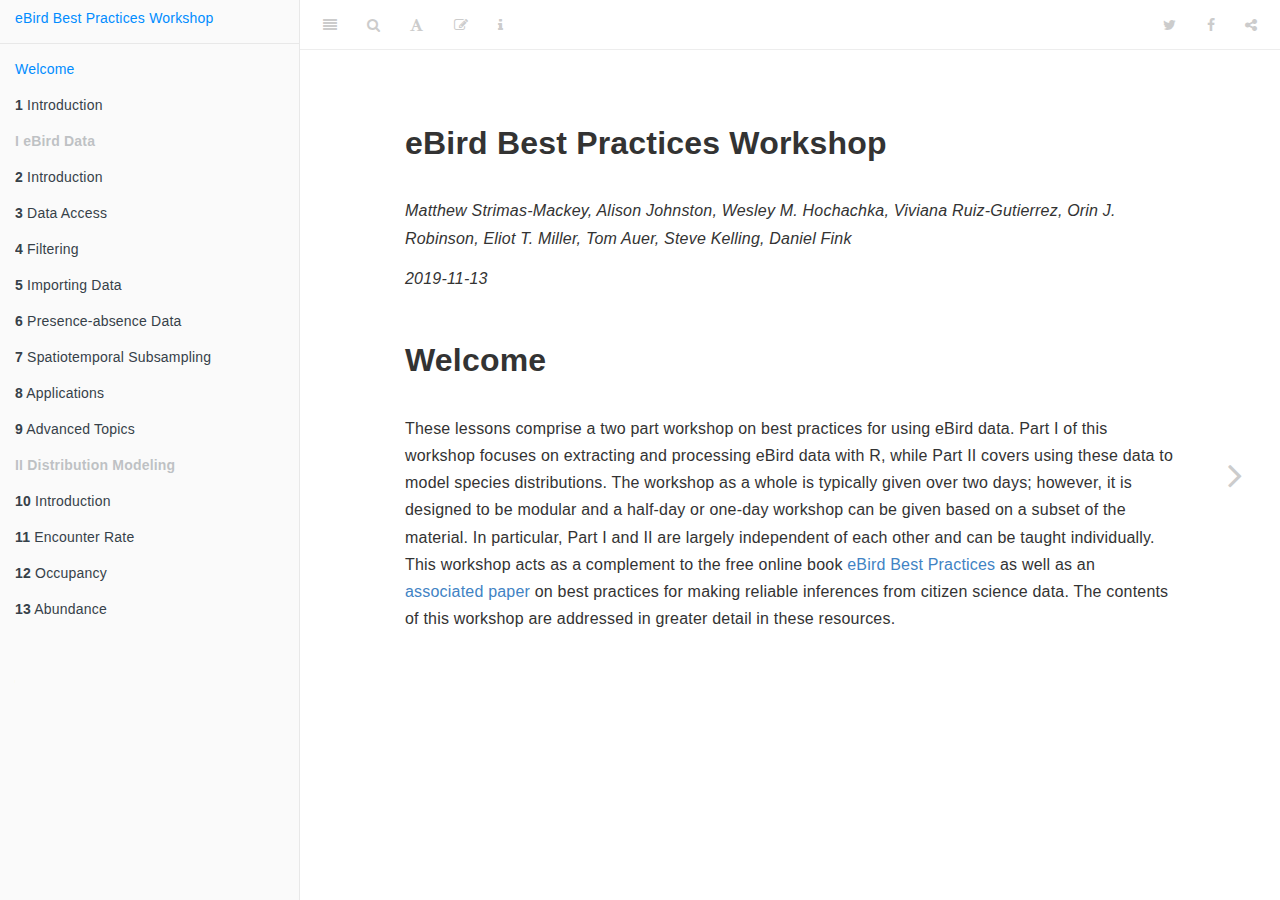
==== docs/index.html @ 3b7bcf2e "Initial commit" ====
<!DOCTYPE html>
<html xmlns="http://www.w3.org/1999/xhtml" lang="" xml:lang="">
<head>

  <meta charset="utf-8" />
  <meta http-equiv="X-UA-Compatible" content="IE=edge" />
  <title>eBird Best Practices Workshop</title>
  <meta name="description" content="Best practices for using eBird data to estimate species distributions" />
  <meta name="generator" content="bookdown 0.13.2 and GitBook 2.6.7" />

  <meta property="og:title" content="eBird Best Practices Workshop" />
  <meta property="og:type" content="book" />
  
  
  <meta property="og:description" content="Best practices for using eBird data to estimate species distributions" />
  <meta name="github-repo" content="mstrimas/ebp-workshop" />

  <meta name="twitter:card" content="summary" />
  <meta name="twitter:title" content="eBird Best Practices Workshop" />
  
  <meta name="twitter:description" content="Best practices for using eBird data to estimate species distributions" />
  

<meta name="author" content="Matthew Strimas-Mackey, Alison Johnston, Wesley M. Hochachka, Viviana Ruiz-Gutierrez, Orin J. Robinson, Eliot T. Miller, Tom Auer, Steve Kelling, Daniel Fink" />


<meta name="date" content="2019-11-13" />

  <meta name="viewport" content="width=device-width, initial-scale=1" />
  <meta name="apple-mobile-web-app-capable" content="yes" />
  <meta name="apple-mobile-web-app-status-bar-style" content="black" />
  
  

<link rel="next" href="intro.html"/>
<script src="libs/jquery-2.2.3/jquery.min.js"></script>
<link href="libs/gitbook-2.6.7/css/style.css" rel="stylesheet" />
<link href="libs/gitbook-2.6.7/css/plugin-table.css" rel="stylesheet" />
<link href="libs/gitbook-2.6.7/css/plugin-bookdown.css" rel="stylesheet" />
<link href="libs/gitbook-2.6.7/css/plugin-highlight.css" rel="stylesheet" />
<link href="libs/gitbook-2.6.7/css/plugin-search.css" rel="stylesheet" />
<link href="libs/gitbook-2.6.7/css/plugin-fontsettings.css" rel="stylesheet" />
<link href="libs/gitbook-2.6.7/css/plugin-clipboard.css" rel="stylesheet" />









<script src="libs/kePrint-0.0.1/kePrint.js"></script>


<style type="text/css">
a.sourceLine { display: inline-block; line-height: 1.25; }
a.sourceLine { pointer-events: none; color: inherit; text-decoration: inherit; }
a.sourceLine:empty { height: 1.2em; }
.sourceCode { overflow: visible; }
code.sourceCode { white-space: pre; position: relative; }
pre.sourceCode { margin: 0; }
@media screen {
div.sourceCode { overflow: auto; }
}
@media print {
code.sourceCode { white-space: pre-wrap; }
a.sourceLine { text-indent: -1em; padding-left: 1em; }
}
pre.numberSource a.sourceLine
  { position: relative; left: -4em; }
pre.numberSource a.sourceLine::before
  { content: attr(data-line-number);
    position: relative; left: -1em; text-align: right; vertical-align: baseline;
    border: none; pointer-events: all; display: inline-block;
    -webkit-touch-callout: none; -webkit-user-select: none;
    -khtml-user-select: none; -moz-user-select: none;
    -ms-user-select: none; user-select: none;
    padding: 0 4px; width: 4em;
    color: #aaaaaa;
  }
pre.numberSource { margin-left: 3em; border-left: 1px solid #aaaaaa;  padding-left: 4px; }
div.sourceCode
  {  }
@media screen {
a.sourceLine::before { text-decoration: underline; }
}
code span.al { color: #ff0000; font-weight: bold; } /* Alert */
code span.an { color: #60a0b0; font-weight: bold; font-style: italic; } /* Annotation */
code span.at { color: #7d9029; } /* Attribute */
code span.bn { color: #40a070; } /* BaseN */
code span.bu { } /* BuiltIn */
code span.cf { color: #007020; font-weight: bold; } /* ControlFlow */
code span.ch { color: #4070a0; } /* Char */
code span.cn { color: #880000; } /* Constant */
code span.co { color: #60a0b0; font-style: italic; } /* Comment */
code span.cv { color: #60a0b0; font-weight: bold; font-style: italic; } /* CommentVar */
code span.do { color: #ba2121; font-style: italic; } /* Documentation */
code span.dt { color: #902000; } /* DataType */
code span.dv { color: #40a070; } /* DecVal */
code span.er { color: #ff0000; font-weight: bold; } /* Error */
code span.ex { } /* Extension */
code span.fl { color: #40a070; } /* Float */
code span.fu { color: #06287e; } /* Function */
code span.im { } /* Import */
code span.in { color: #60a0b0; font-weight: bold; font-style: italic; } /* Information */
code span.kw { color: #007020; font-weight: bold; } /* Keyword */
code span.op { color: #666666; } /* Operator */
code span.ot { color: #007020; } /* Other */
code span.pp { color: #bc7a00; } /* Preprocessor */
code span.sc { color: #4070a0; } /* SpecialChar */
code span.ss { color: #bb6688; } /* SpecialString */
code span.st { color: #4070a0; } /* String */
code span.va { color: #19177c; } /* Variable */
code span.vs { color: #4070a0; } /* VerbatimString */
code span.wa { color: #60a0b0; font-weight: bold; font-style: italic; } /* Warning */
</style>

<link rel="stylesheet" href="assets/css/style.css" type="text/css" />
</head>

<body>



  <div class="book without-animation with-summary font-size-2 font-family-1" data-basepath=".">

    <div class="book-summary">
      <nav role="navigation">

<ul class="summary">
<li><a href="./">eBird Best Practices Workshop</a></li>

<li class="divider"></li>
<li class="chapter" data-level="" data-path="index.html"><a href="index.html"><i class="fa fa-check"></i>Welcome</a></li>
<li class="chapter" data-level="1" data-path="intro.html"><a href="intro.html"><i class="fa fa-check"></i><b>1</b> Introduction</a><ul>
<li class="chapter" data-level="1.1" data-path="intro.html"><a href="intro.html#intro-data"><i class="fa fa-check"></i><b>1.1</b> Data</a></li>
<li class="chapter" data-level="1.2" data-path="intro.html"><a href="intro.html#intro-format"><i class="fa fa-check"></i><b>1.2</b> Format</a></li>
<li class="chapter" data-level="1.3" data-path="intro.html"><a href="intro.html#intro-setup"><i class="fa fa-check"></i><b>1.3</b> Setup</a></li>
<li class="chapter" data-level="1.4" data-path="intro.html"><a href="intro.html#intro-tidyverse"><i class="fa fa-check"></i><b>1.4</b> Tidyverse</a></li>
</ul></li>
<li class="part"><span><b>I eBird Data</b></span></li>
<li class="chapter" data-level="2" data-path="ebird-intro.html"><a href="ebird-intro.html"><i class="fa fa-check"></i><b>2</b> Introduction</a><ul>
<li class="chapter" data-level="2.1" data-path="ebird-intro.html"><a href="ebird-intro.html#the-auk-workflow"><i class="fa fa-check"></i><b>2.1</b> The <code>auk</code> workflow</a></li>
</ul></li>
<li class="chapter" data-level="3" data-path="access.html"><a href="access.html"><i class="fa fa-check"></i><b>3</b> Data Access</a></li>
<li class="chapter" data-level="4" data-path="filter.html"><a href="filter.html"><i class="fa fa-check"></i><b>4</b> Filtering</a><ul>
<li class="chapter" data-level="4.1" data-path="filter.html"><a href="filter.html#filter-define"><i class="fa fa-check"></i><b>4.1</b> Defining filters</a><ul>
<li class="chapter" data-level="4.1.1" data-path="filter.html"><a href="filter.html#filter-define-complete"><i class="fa fa-check"></i><b>4.1.1</b> Complete checklists</a></li>
</ul></li>
<li class="chapter" data-level="4.2" data-path="filter.html"><a href="filter.html#filter-execute"><i class="fa fa-check"></i><b>4.2</b> Execute filters</a></li>
</ul></li>
<li class="chapter" data-level="5" data-path="import.html"><a href="import.html"><i class="fa fa-check"></i><b>5</b> Importing Data</a><ul>
<li class="chapter" data-level="5.1" data-path="import.html"><a href="import.html#import-group"><i class="fa fa-check"></i><b>5.1</b> Group checklists</a></li>
<li class="chapter" data-level="5.2" data-path="import.html"><a href="import.html#import-taxonomy"><i class="fa fa-check"></i><b>5.2</b> Taxonomy</a></li>
</ul></li>
<li class="chapter" data-level="6" data-path="presabs.html"><a href="presabs.html"><i class="fa fa-check"></i><b>6</b> Presence-absence Data</a><ul>
<li class="chapter" data-level="6.1" data-path="presabs.html"><a href="presabs.html#presabs-filter"><i class="fa fa-check"></i><b>6.1</b> Filtering</a></li>
<li class="chapter" data-level="6.2" data-path="presabs.html"><a href="presabs.html#presabs-zerofill"><i class="fa fa-check"></i><b>6.2</b> Zero-filling</a></li>
<li class="chapter" data-level="6.3" data-path="presabs.html"><a href="presabs.html#presabs-tidy"><i class="fa fa-check"></i><b>6.3</b> Tidying up</a></li>
</ul></li>
<li class="chapter" data-level="7" data-path="subsampling.html"><a href="subsampling.html"><i class="fa fa-check"></i><b>7</b> Spatiotemporal Subsampling</a><ul>
<li class="chapter" data-level="7.1" data-path="subsampling.html"><a href="subsampling.html#subsampling-toy"><i class="fa fa-check"></i><b>7.1</b> A toy example</a></li>
<li class="chapter" data-level="7.2" data-path="subsampling.html"><a href="subsampling.html#subsampling-ebird"><i class="fa fa-check"></i><b>7.2</b> Subsampling eBird data</a></li>
</ul></li>
<li class="chapter" data-level="8" data-path="applications.html"><a href="applications.html"><i class="fa fa-check"></i><b>8</b> Applications</a><ul>
<li class="chapter" data-level="8.1" data-path="applications.html"><a href="applications.html#applications-trajectory"><i class="fa fa-check"></i><b>8.1</b> Frequency trajectories</a></li>
<li class="chapter" data-level="8.2" data-path="applications.html"><a href="applications.html#applications-maps"><i class="fa fa-check"></i><b>8.2</b> Maps</a></li>
</ul></li>
<li class="chapter" data-level="9" data-path="advanced.html"><a href="advanced.html"><i class="fa fa-check"></i><b>9</b> Advanced Topics</a><ul>
<li class="chapter" data-level="9.1" data-path="advanced.html"><a href="advanced.html#advanced-unmarked"><i class="fa fa-check"></i><b>9.1</b> Preparing for occupancy modeling</a></li>
<li class="chapter" data-level="9.2" data-path="advanced.html"><a href="advanced.html#advanced-modis"><i class="fa fa-check"></i><b>9.2</b> Land cover covariates</a></li>
<li class="chapter" data-level="9.3" data-path="advanced.html"><a href="advanced.html#advanced-custom"><i class="fa fa-check"></i><b>9.3</b> Custom downloads</a></li>
<li class="chapter" data-level="9.4" data-path="advanced.html"><a href="advanced.html#advanced-size"><i class="fa fa-check"></i><b>9.4</b> Reducing file size</a><ul>
<li class="chapter" data-level="9.4.1" data-path="advanced.html"><a href="advanced.html#advanced-size-strict"><i class="fa fa-check"></i><b>9.4.1</b> Stricter filtering</a></li>
<li class="chapter" data-level="9.4.2" data-path="advanced.html"><a href="advanced.html#advanced-size-columns"><i class="fa fa-check"></i><b>9.4.2</b> Removing columns</a></li>
<li class="chapter" data-level="9.4.3" data-path="advanced.html"><a href="advanced.html#advanced-size-split"><i class="fa fa-check"></i><b>9.4.3</b> Splitting by species</a></li>
</ul></li>
</ul></li>
<li class="part"><span><b>II Distribution Modeling</b></span></li>
<li class="chapter" data-level="10" data-path="model-intro.html"><a href="model-intro.html"><i class="fa fa-check"></i><b>10</b> Introduction</a><ul>
<li class="chapter" data-level="10.1" data-path="model-intro.html"><a href="model-intro.html#model-intro-data"><i class="fa fa-check"></i><b>10.1</b> Example data</a></li>
</ul></li>
<li class="chapter" data-level="11" data-path="encounter.html"><a href="encounter.html"><i class="fa fa-check"></i><b>11</b> Encounter Rate</a><ul>
<li class="chapter" data-level="11.1" data-path="encounter.html"><a href="encounter.html#encounter-prep"><i class="fa fa-check"></i><b>11.1</b> Data preparation</a></li>
<li class="chapter" data-level="11.2" data-path="encounter.html"><a href="encounter.html#encounter-rf"><i class="fa fa-check"></i><b>11.2</b> Random forests</a><ul>
<li class="chapter" data-level="11.2.1" data-path="encounter.html"><a href="encounter.html#encounter-rf-cal"><i class="fa fa-check"></i><b>11.2.1</b> Calibration</a></li>
<li class="chapter" data-level="11.2.2" data-path="encounter.html"><a href="encounter.html#encounter-rf-assess"><i class="fa fa-check"></i><b>11.2.2</b> Model assessment</a></li>
</ul></li>
<li class="chapter" data-level="11.3" data-path="encounter.html"><a href="encounter.html#encounter-habitat"><i class="fa fa-check"></i><b>11.3</b> Habitat associations</a><ul>
<li class="chapter" data-level="11.3.1" data-path="encounter.html"><a href="encounter.html#encounter-habitat-pi"><i class="fa fa-check"></i><b>11.3.1</b> Predictor importance</a></li>
<li class="chapter" data-level="11.3.2" data-path="encounter.html"><a href="encounter.html#encounter-habitat-pd"><i class="fa fa-check"></i><b>11.3.2</b> Partial dependence</a></li>
</ul></li>
<li class="chapter" data-level="11.4" data-path="encounter.html"><a href="encounter.html#encounter-predict"><i class="fa fa-check"></i><b>11.4</b> Prediction</a></li>
<li class="chapter" data-level="11.5" data-path="encounter.html"><a href="encounter.html#encouter-exercises"><i class="fa fa-check"></i><b>11.5</b> Exercises</a></li>
</ul></li>
<li class="chapter" data-level="12" data-path="occupancy.html"><a href="occupancy.html"><i class="fa fa-check"></i><b>12</b> Occupancy</a><ul>
<li class="chapter" data-level="12.1" data-path="occupancy.html"><a href="occupancy.html#occupancy-prep"><i class="fa fa-check"></i><b>12.1</b> Data preparation</a></li>
<li class="chapter" data-level="12.2" data-path="occupancy.html"><a href="occupancy.html#occupancy-model"><i class="fa fa-check"></i><b>12.2</b> Occupancy modeling</a><ul>
<li class="chapter" data-level="12.2.1" data-path="occupancy.html"><a href="occupancy.html#occupancy-model-assess"><i class="fa fa-check"></i><b>12.2.1</b> Assessment</a></li>
</ul></li>
<li class="chapter" data-level="12.3" data-path="occupancy.html"><a href="occupancy.html#occupancy-predict"><i class="fa fa-check"></i><b>12.3</b> Prediction</a></li>
<li class="chapter" data-level="12.4" data-path="occupancy.html"><a href="occupancy.html#occupancy-select"><i class="fa fa-check"></i><b>12.4</b> Model selection</a><ul>
<li class="chapter" data-level="12.4.1" data-path="occupancy.html"><a href="occupancy.html#occupancy-select-detection"><i class="fa fa-check"></i><b>12.4.1</b> Detection model</a></li>
</ul></li>
<li class="chapter" data-level="12.5" data-path="occupancy.html"><a href="occupancy.html#occupancy-exercises"><i class="fa fa-check"></i><b>12.5</b> Exercises</a></li>
</ul></li>
<li class="chapter" data-level="13" data-path="abundance.html"><a href="abundance.html"><i class="fa fa-check"></i><b>13</b> Abundance</a><ul>
<li class="chapter" data-level="13.1" data-path="abundance.html"><a href="abundance.html#abundance-prep"><i class="fa fa-check"></i><b>13.1</b> Data preparation</a></li>
<li class="chapter" data-level="13.2" data-path="abundance.html"><a href="abundance.html#abundance-explore"><i class="fa fa-check"></i><b>13.2</b> Exploratory data analysis</a></li>
<li class="chapter" data-level="13.3" data-path="abundance.html"><a href="abundance.html#abundance-model"><i class="fa fa-check"></i><b>13.3</b> Abundance models</a></li>
<li class="chapter" data-level="13.4" data-path="abundance.html"><a href="abundance.html#abundance-assess"><i class="fa fa-check"></i><b>13.4</b> Asssessment</a><ul>
<li class="chapter" data-level="13.4.1" data-path="abundance.html"><a href="abundance.html#abundance-assess-cov"><i class="fa fa-check"></i><b>13.4.1</b> Assessing covariate effects</a></li>
</ul></li>
<li class="chapter" data-level="13.5" data-path="abundance.html"><a href="abundance.html#abundance-predict"><i class="fa fa-check"></i><b>13.5</b> Prediction</a></li>
<li class="chapter" data-level="13.6" data-path="abundance.html"><a href="abundance.html#abundance-exercises"><i class="fa fa-check"></i><b>13.6</b> Exercises</a></li>
</ul></li>
</ul>

      </nav>
    </div>

    <div class="book-body">
      <div class="body-inner">
        <div class="book-header" role="navigation">
          <h1>
            <i class="fa fa-circle-o-notch fa-spin"></i><a href="./">eBird Best Practices Workshop</a>
          </h1>
        </div>

        <div class="page-wrapper" tabindex="-1" role="main">
          <div class="page-inner">

            <section class="normal" id="section-">
<div id="header">
<h1 class="title">eBird Best Practices Workshop</h1>
<p class="author"><em>Matthew Strimas-Mackey, Alison Johnston, Wesley M. Hochachka, Viviana Ruiz-Gutierrez, Orin J. Robinson, Eliot T. Miller, Tom Auer, Steve Kelling, Daniel Fink</em></p>
<p class="date"><em>2019-11-13</em></p>
</div>
<div id="welcome" class="section level1 unnumbered">
<h1>Welcome</h1>
<p>These lessons comprise a two part workshop on best practices for using eBird data. Part I of this workshop focuses on extracting and processing eBird data with R, while Part II covers using these data to model species distributions. The workshop as a whole is typically given over two days; however, it is designed to be modular and a half-day or one-day workshop can be given based on a subset of the material. In particular, Part I and II are largely independent of each other and can be taught individually. This workshop acts as a complement to the free online book <a href="http://strimas.com/ebird-best-practices">eBird Best Practices</a> as well as an <a href="https://www.biorxiv.org/content/10.1101/574392v2">associated paper</a> on best practices for making reliable inferences from citizen science data. The contents of this workshop are addressed in greater detail in these resources.</p>

</div>
<script>
var coll = document.getElementsByClassName("solution");
var i;

for (i = 0; i < coll.length; i++) {
  coll[i].addEventListener("click", function() {
    this.classList.toggle("active");
    var content = this.nextElementSibling;
    if (content.style.display === "block") {
      content.style.display = "none";
    } else {
      content.style.display = "block";
    }
  });
}
</script>
            </section>

          </div>
        </div>
      </div>

<a href="intro.html" class="navigation navigation-next navigation-unique" aria-label="Next page"><i class="fa fa-angle-right"></i></a>
    </div>
  </div>
<script src="libs/gitbook-2.6.7/js/app.min.js"></script>
<script src="libs/gitbook-2.6.7/js/lunr.js"></script>
<script src="libs/gitbook-2.6.7/js/clipboard.min.js"></script>
<script src="libs/gitbook-2.6.7/js/plugin-search.js"></script>
<script src="libs/gitbook-2.6.7/js/plugin-sharing.js"></script>
<script src="libs/gitbook-2.6.7/js/plugin-fontsettings.js"></script>
<script src="libs/gitbook-2.6.7/js/plugin-bookdown.js"></script>
<script src="libs/gitbook-2.6.7/js/jquery.highlight.js"></script>
<script src="libs/gitbook-2.6.7/js/plugin-clipboard.js"></script>
<script>
gitbook.require(["gitbook"], function(gitbook) {
gitbook.start({
"sharing": {
"github": false,
"facebook": true,
"twitter": true,
"google": false,
"linkedin": false,
"weibo": false,
"instapaper": false,
"vk": false,
"all": ["facebook", "google", "twitter", "linkedin", "weibo", "instapaper"]
},
"fontsettings": {
"theme": "white",
"family": "sans",
"size": 2
},
"edit": {
"link": "https://github.com/mstrimas/ebp-workshop/edit/master/index.Rmd",
"text": "Edit"
},
"history": {
"link": null,
"text": null
},
"download": null,
"toc": {
"collapse": "section"
}
});
});
</script>

<!-- dynamically load mathjax for compatibility with self-contained -->
<script>
  (function () {
    var script = document.createElement("script");
    script.type = "text/javascript";
    var src = "true";
    if (src === "" || src === "true") src = "https://mathjax.rstudio.com/latest/MathJax.js?config=TeX-MML-AM_CHTML";
    if (location.protocol !== "file:")
      if (/^https?:/.test(src))
        src = src.replace(/^https?:/, '');
    script.src = src;
    document.getElementsByTagName("head")[0].appendChild(script);
  })();
</script>
</body>

</html>
---- docs/libs/gitbook-2.6.7/css/style.css ----
/*! normalize.css v2.1.0 | MIT License | git.io/normalize */img,legend{border:0}*,.fa{-webkit-font-smoothing:antialiased}.fa-ul>li,sub,sup{position:relative}.book .book-body .page-wrapper .page-inner section.normal hr:after,.book-langs-index .inner .languages:after,.buttons:after,.dropdown-menu .buttons:after{clear:both}body,html{-ms-text-size-adjust:100%;-webkit-text-size-adjust:100%}article,aside,details,figcaption,figure,footer,header,hgroup,main,nav,section,summary{display:block}audio,canvas,video{display:inline-block}.hidden,[hidden]{display:none}audio:not([controls]){display:none;height:0}html{font-family:sans-serif}body,figure{margin:0}a:focus{outline:dotted thin}a:active,a:hover{outline:0}h1{font-size:2em;margin:.67em 0}abbr[title]{border-bottom:1px dotted}b,strong{font-weight:700}dfn{font-style:italic}hr{-moz-box-sizing:content-box;box-sizing:content-box;height:0}mark{background:#ff0;color:#000}code,kbd,pre,samp{font-family:monospace,serif;font-size:1em}pre{white-space:pre-wrap}q{quotes:"\201C" "\201D" "\2018" "\2019"}small{font-size:80%}sub,sup{font-size:75%;line-height:0;vertical-align:baseline}sup{top:-.5em}sub{bottom:-.25em}svg:not(:root){overflow:hidden}fieldset{border:1px solid silver;margin:0 2px;padding:.35em .625em .75em}legend{padding:0}button,input,select,textarea{font-family:inherit;font-size:100%;margin:0}button,input{line-height:normal}button,select{text-transform:none}button,html input[type=button],input[type=reset],input[type=submit]{-webkit-appearance:button;cursor:pointer}button[disabled],html input[disabled]{cursor:default}input[type=checkbox],input[type=radio]{box-sizing:border-box;padding:0}input[type=search]{-webkit-appearance:textfield;-moz-box-sizing:content-box;-webkit-box-sizing:content-box;box-sizing:content-box}input[type=search]::-webkit-search-cancel-button{margin-right:10px;}button::-moz-focus-inner,input::-moz-focus-inner{border:0;padding:0}textarea{overflow:auto;vertical-align:top}table{border-collapse:collapse;border-spacing:0}/*!
 * Preboot v2
 *
 * Open sourced under MIT license by @mdo.
 * Some variables and mixins from Bootstrap (Apache 2 license).
 */.link-inherit,.link-inherit:focus,.link-inherit:hover{color:inherit}.fa,.fa-stack{display:inline-block}/*!
 *  Font Awesome 4.1.0 by @davegandy - http://fontawesome.io - @fontawesome
 *  License - http://fontawesome.io/license (Font: SIL OFL 1.1, CSS: MIT License)
 */@font-face{font-family:FontAwesome;src:url(./fontawesome/fontawesome-webfont.ttf?v=4.1.0) format('truetype');font-weight:400;font-style:normal}.fa{font-family:FontAwesome;font-style:normal;font-weight:400;line-height:1;-moz-osx-font-smoothing:grayscale}.book .book-header,.book .book-summary{font-family:"Helvetica Neue",Helvetica,Arial,sans-serif}.fa-lg{font-size:1.33333333em;line-height:.75em;vertical-align:-15%}.fa-2x{font-size:2em}.fa-3x{font-size:3em}.fa-4x{font-size:4em}.fa-5x{font-size:5em}.fa-fw{width:1.28571429em;text-align:center}.fa-ul{padding-left:0;margin-left:2.14285714em;list-style-type:none}.fa-li{position:absolute;left:-2.14285714em;width:2.14285714em;top:.14285714em;text-align:center}.fa-li.fa-lg{left:-1.85714286em}.fa-border{padding:.2em .25em .15em;border:.08em solid #eee;border-radius:.1em}.pull-right{float:right}.pull-left{float:left}.fa.pull-left{margin-right:.3em}.fa.pull-right{margin-left:.3em}.fa-spin{-webkit-animation:spin 2s infinite linear;-moz-animation:spin 2s infinite linear;-o-animation:spin 2s infinite linear;animation:spin 2s infinite linear}@-moz-keyframes spin{0%{-moz-transform:rotate(0)}100%{-moz-transform:rotate(359deg)}}@-webkit-keyframes spin{0%{-webkit-transform:rotate(0)}100%{-webkit-transform:rotate(359deg)}}@-o-keyframes spin{0%{-o-transform:rotate(0)}100%{-o-transform:rotate(359deg)}}@keyframes spin{0%{-webkit-transform:rotate(0);transform:rotate(0)}100%{-webkit-transform:rotate(359deg);transform:rotate(359deg)}}.fa-rotate-90{filter:progid:DXImageTransform.Microsoft.BasicImage(rotation=1);-webkit-transform:rotate(90deg);-moz-transform:rotate(90deg);-ms-transform:rotate(90deg);-o-transform:rotate(90deg);transform:rotate(90deg)}.fa-rotate-180{filter:progid:DXImageTransform.Microsoft.BasicImage(rotation=2);-webkit-transform:rotate(180deg);-moz-transform:rotate(180deg);-ms-transform:rotate(180deg);-o-transform:rotate(180deg);transform:rotate(180deg)}.fa-rotate-270{filter:progid:DXImageTransform.Microsoft.BasicImage(rotation=3);-webkit-transform:rotate(270deg);-moz-transform:rotate(270deg);-ms-transform:rotate(270deg);-o-transform:rotate(270deg);transform:rotate(270deg)}.fa-flip-horizontal{filter:progid:DXImageTransform.Microsoft.BasicImage(rotation=0, mirror=1);-webkit-transform:scale(-1,1);-moz-transform:scale(-1,1);-ms-transform:scale(-1,1);-o-transform:scale(-1,1);transform:scale(-1,1)}.fa-flip-vertical{filter:progid:DXImageTransform.Microsoft.BasicImage(rotation=2, mirror=1);-webkit-transform:scale(1,-1);-moz-transform:scale(1,-1);-ms-transform:scale(1,-1);-o-transform:scale(1,-1);transform:scale(1,-1)}.fa-stack{position:relative;width:2em;height:2em;line-height:2em;vertical-align:middle}.fa-stack-1x,.fa-stack-2x{position:absolute;left:0;width:100%;text-align:center}.fa-stack-1x{line-height:inherit}.fa-stack-2x{font-size:2em}.fa-inverse{color:#fff}.fa-glass:before{content:"\f000"}.fa-music:before{content:"\f001"}.fa-search:before{content:"\f002"}.fa-envelope-o:before{content:"\f003"}.fa-heart:before{content:"\f004"}.fa-star:before{content:"\f005"}.fa-star-o:before{content:"\f006"}.fa-user:before{content:"\f007"}.fa-film:before{content:"\f008"}.fa-th-large:before{content:"\f009"}.fa-th:before{content:"\f00a"}.fa-th-list:before{content:"\f00b"}.fa-check:before{content:"\f00c"}.fa-times:before{content:"\f00d"}.fa-search-plus:before{content:"\f00e"}.fa-search-minus:before{content:"\f010"}.fa-power-off:before{content:"\f011"}.fa-signal:before{content:"\f012"}.fa-cog:before,.fa-gear:before{content:"\f013"}.fa-trash-o:before{content:"\f014"}.fa-home:before{content:"\f015"}.fa-file-o:before{content:"\f016"}.fa-clock-o:before{content:"\f017"}.fa-road:before{content:"\f018"}.fa-download:before{content:"\f019"}.fa-arrow-circle-o-down:before{content:"\f01a"}.fa-arrow-circle-o-up:before{content:"\f01b"}.fa-inbox:before{content:"\f01c"}.fa-play-circle-o:before{content:"\f01d"}.fa-repeat:before,.fa-rotate-right:before{content:"\f01e"}.fa-refresh:before{content:"\f021"}.fa-list-alt:before{content:"\f022"}.fa-lock:before{content:"\f023"}.fa-flag:before{content:"\f024"}.fa-headphones:before{content:"\f025"}.fa-volume-off:before{content:"\f026"}.fa-volume-down:before{content:"\f027"}.fa-volume-up:before{content:"\f028"}.fa-qrcode:before{content:"\f029"}.fa-barcode:before{content:"\f02a"}.fa-tag:before{content:"\f02b"}.fa-tags:before{content:"\f02c"}.fa-book:before{content:"\f02d"}.fa-bookmark:before{content:"\f02e"}.fa-print:before{content:"\f02f"}.fa-camera:before{content:"\f030"}.fa-font:before{content:"\f031"}.fa-bold:before{content:"\f032"}.fa-italic:before{content:"\f033"}.fa-text-height:before{content:"\f034"}.fa-text-width:before{content:"\f035"}.fa-align-left:before{content:"\f036"}.fa-align-center:before{content:"\f037"}.fa-align-right:before{content:"\f038"}.fa-align-justify:before{content:"\f039"}.fa-list:before{content:"\f03a"}.fa-dedent:before,.fa-outdent:before{content:"\f03b"}.fa-indent:before{content:"\f03c"}.fa-video-camera:before{content:"\f03d"}.fa-image:before,.fa-photo:before,.fa-picture-o:before{content:"\f03e"}.fa-pencil:before{content:"\f040"}.fa-map-marker:before{content:"\f041"}.fa-adjust:before{content:"\f042"}.fa-tint:before{content:"\f043"}.fa-edit:before,.fa-pencil-square-o:before{content:"\f044"}.fa-share-square-o:before{content:"\f045"}.fa-check-square-o:before{content:"\f046"}.fa-arrows:before{content:"\f047"}.fa-step-backward:before{content:"\f048"}.fa-fast-backward:before{content:"\f049"}.fa-backward:before{content:"\f04a"}.fa-play:before{content:"\f04b"}.fa-pause:before{content:"\f04c"}.fa-stop:before{content:"\f04d"}.fa-forward:before{content:"\f04e"}.fa-fast-forward:before{content:"\f050"}.fa-step-forward:before{content:"\f051"}.fa-eject:before{content:"\f052"}.fa-chevron-left:before{content:"\f053"}.fa-chevron-right:before{content:"\f054"}.fa-plus-circle:before{content:"\f055"}.fa-minus-circle:before{content:"\f056"}.fa-times-circle:before{content:"\f057"}.fa-check-circle:before{content:"\f058"}.fa-question-circle:before{content:"\f059"}.fa-info-circle:before{content:"\f05a"}.fa-crosshairs:before{content:"\f05b"}.fa-times-circle-o:before{content:"\f05c"}.fa-check-circle-o:before{content:"\f05d"}.fa-ban:before{content:"\f05e"}.fa-arrow-left:before{content:"\f060"}.fa-arrow-right:before{content:"\f061"}.fa-arrow-up:before{content:"\f062"}.fa-arrow-down:before{content:"\f063"}.fa-mail-forward:before,.fa-share:before{content:"\f064"}.fa-expand:before{content:"\f065"}.fa-compress:before{content:"\f066"}.fa-plus:before{content:"\f067"}.fa-minus:before{content:"\f068"}.fa-asterisk:before{content:"\f069"}.fa-exclamation-circle:before{content:"\f06a"}.fa-gift:before{content:"\f06b"}.fa-leaf:before{content:"\f06c"}.fa-fire:before{content:"\f06d"}.fa-eye:before{content:"\f06e"}.fa-eye-slash:before{content:"\f070"}.fa-exclamation-triangle:before,.fa-warning:before{content:"\f071"}.fa-plane:before{content:"\f072"}.fa-calendar:before{content:"\f073"}.fa-random:before{content:"\f074"}.fa-comment:before{content:"\f075"}.fa-magnet:before{content:"\f076"}.fa-chevron-up:before{content:"\f077"}.fa-chevron-down:before{content:"\f078"}.fa-retweet:before{content:"\f079"}.fa-shopping-cart:before{content:"\f07a"}.fa-folder:before{content:"\f07b"}.fa-folder-open:before{content:"\f07c"}.fa-arrows-v:before{content:"\f07d"}.fa-arrows-h:before{content:"\f07e"}.fa-bar-chart-o:before{content:"\f080"}.fa-twitter-square:before{content:"\f081"}.fa-facebook-square:before{content:"\f082"}.fa-camera-retro:before{content:"\f083"}.fa-key:before{content:"\f084"}.fa-cogs:before,.fa-gears:before{content:"\f085"}.fa-comments:before{content:"\f086"}.fa-thumbs-o-up:before{content:"\f087"}.fa-thumbs-o-down:before{content:"\f088"}.fa-star-half:before{content:"\f089"}.fa-heart-o:before{content:"\f08a"}.fa-sign-out:before{content:"\f08b"}.fa-linkedin-square:before{content:"\f08c"}.fa-thumb-tack:before{content:"\f08d"}.fa-external-link:before{content:"\f08e"}.fa-sign-in:before{content:"\f090"}.fa-trophy:before{content:"\f091"}.fa-github-square:before{content:"\f092"}.fa-upload:before{content:"\f093"}.fa-lemon-o:before{content:"\f094"}.fa-phone:before{content:"\f095"}.fa-square-o:before{content:"\f096"}.fa-bookmark-o:before{content:"\f097"}.fa-phone-square:before{content:"\f098"}.fa-twitter:before{content:"\f099"}.fa-facebook:before{content:"\f09a"}.fa-github:before{content:"\f09b"}.fa-unlock:before{content:"\f09c"}.fa-credit-card:before{content:"\f09d"}.fa-rss:before{content:"\f09e"}.fa-hdd-o:before{content:"\f0a0"}.fa-bullhorn:before{content:"\f0a1"}.fa-bell:before{content:"\f0f3"}.fa-certificate:before{content:"\f0a3"}.fa-hand-o-right:before{content:"\f0a4"}.fa-hand-o-left:before{content:"\f0a5"}.fa-hand-o-up:before{content:"\f0a6"}.fa-hand-o-down:before{content:"\f0a7"}.fa-arrow-circle-left:before{content:"\f0a8"}.fa-arrow-circle-right:before{content:"\f0a9"}.fa-arrow-circle-up:before{content:"\f0aa"}.fa-arrow-circle-down:before{content:"\f0ab"}.fa-globe:before{content:"\f0ac"}.fa-wrench:before{content:"\f0ad"}.fa-tasks:before{content:"\f0ae"}.fa-filter:before{content:"\f0b0"}.fa-briefcase:before{content:"\f0b1"}.fa-arrows-alt:before{content:"\f0b2"}.fa-group:before,.fa-users:before{content:"\f0c0"}.fa-chain:before,.fa-link:before{content:"\f0c1"}.fa-cloud:before{content:"\f0c2"}.fa-flask:before{content:"\f0c3"}.fa-cut:before,.fa-scissors:before{content:"\f0c4"}.fa-copy:before,.fa-files-o:before{content:"\f0c5"}.fa-paperclip:before{content:"\f0c6"}.fa-floppy-o:before,.fa-save:before{content:"\f0c7"}.fa-square:before{content:"\f0c8"}.fa-bars:before,.fa-navicon:before,.fa-reorder:before{content:"\f0c9"}.fa-list-ul:before{content:"\f0ca"}.fa-list-ol:before{content:"\f0cb"}.fa-strikethrough:before{content:"\f0cc"}.fa-underline:before{content:"\f0cd"}.fa-table:before{content:"\f0ce"}.fa-magic:before{content:"\f0d0"}.fa-truck:before{content:"\f0d1"}.fa-pinterest:before{content:"\f0d2"}.fa-pinterest-square:before{content:"\f0d3"}.fa-google-plus-square:before{content:"\f0d4"}.fa-google-plus:before{content:"\f0d5"}.fa-money:before{content:"\f0d6"}.fa-caret-down:before{content:"\f0d7"}.fa-caret-up:before{content:"\f0d8"}.fa-caret-left:before{content:"\f0d9"}.fa-caret-right:before{content:"\f0da"}.fa-columns:before{content:"\f0db"}.fa-sort:before,.fa-unsorted:before{content:"\f0dc"}.fa-sort-desc:before,.fa-sort-down:before{content:"\f0dd"}.fa-sort-asc:before,.fa-sort-up:before{content:"\f0de"}.fa-envelope:before{content:"\f0e0"}.fa-linkedin:before{content:"\f0e1"}.fa-rotate-left:before,.fa-undo:before{content:"\f0e2"}.fa-gavel:before,.fa-legal:before{content:"\f0e3"}.fa-dashboard:before,.fa-tachometer:before{content:"\f0e4"}.fa-comment-o:before{content:"\f0e5"}.fa-comments-o:before{content:"\f0e6"}.fa-bolt:before,.fa-flash:before{content:"\f0e7"}.fa-sitemap:before{content:"\f0e8"}.fa-umbrella:before{content:"\f0e9"}.fa-clipboard:before,.fa-paste:before{content:"\f0ea"}.fa-lightbulb-o:before{content:"\f0eb"}.fa-exchange:before{content:"\f0ec"}.fa-cloud-download:before{content:"\f0ed"}.fa-cloud-upload:before{content:"\f0ee"}.fa-user-md:before{content:"\f0f0"}.fa-stethoscope:before{content:"\f0f1"}.fa-suitcase:before{content:"\f0f2"}.fa-bell-o:before{content:"\f0a2"}.fa-coffee:before{content:"\f0f4"}.fa-cutlery:before{content:"\f0f5"}.fa-file-text-o:before{content:"\f0f6"}.fa-building-o:before{content:"\f0f7"}.fa-hospital-o:before{content:"\f0f8"}.fa-ambulance:before{content:"\f0f9"}.fa-medkit:before{content:"\f0fa"}.fa-fighter-jet:before{content:"\f0fb"}.fa-beer:before{content:"\f0fc"}.fa-h-square:before{content:"\f0fd"}.fa-plus-square:before{content:"\f0fe"}.fa-angle-double-left:before{content:"\f100"}.fa-angle-double-right:before{content:"\f101"}.fa-angle-double-up:before{content:"\f102"}.fa-angle-double-down:before{content:"\f103"}.fa-angle-left:before{content:"\f104"}.fa-angle-right:before{content:"\f105"}.fa-angle-up:before{content:"\f106"}.fa-angle-down:before{content:"\f107"}.fa-desktop:before{content:"\f108"}.fa-laptop:before{content:"\f109"}.fa-tablet:before{content:"\f10a"}.fa-mobile-phone:before,.fa-mobile:before{content:"\f10b"}.fa-circle-o:before{content:"\f10c"}.fa-quote-left:before{content:"\f10d"}.fa-quote-right:before{content:"\f10e"}.fa-spinner:before{content:"\f110"}.fa-circle:before{content:"\f111"}.fa-mail-reply:before,.fa-reply:before{content:"\f112"}.fa-github-alt:before{content:"\f113"}.fa-folder-o:before{content:"\f114"}.fa-folder-open-o:before{content:"\f115"}.fa-smile-o:before{content:"\f118"}.fa-frown-o:before{content:"\f119"}.fa-meh-o:before{content:"\f11a"}.fa-gamepad:before{content:"\f11b"}.fa-keyboard-o:before{content:"\f11c"}.fa-flag-o:before{content:"\f11d"}.fa-flag-checkered:before{content:"\f11e"}.fa-terminal:before{content:"\f120"}.fa-code:before{content:"\f121"}.fa-mail-reply-all:before,.fa-reply-all:before{content:"\f122"}.fa-star-half-empty:before,.fa-star-half-full:before,.fa-star-half-o:before{content:"\f123"}.fa-location-arrow:before{content:"\f124"}.fa-crop:before{content:"\f125"}.fa-code-fork:before{content:"\f126"}.fa-chain-broken:before,.fa-unlink:before{content:"\f127"}.fa-question:before{content:"\f128"}.fa-info:before{content:"\f129"}.fa-exclamation:before{content:"\f12a"}.fa-superscript:before{content:"\f12b"}.fa-subscript:before{content:"\f12c"}.fa-eraser:before{content:"\f12d"}.fa-puzzle-piece:before{content:"\f12e"}.fa-microphone:before{content:"\f130"}.fa-microphone-slash:before{content:"\f131"}.fa-shield:before{content:"\f132"}.fa-calendar-o:before{content:"\f133"}.fa-fire-extinguisher:before{content:"\f134"}.fa-rocket:before{content:"\f135"}.fa-maxcdn:before{content:"\f136"}.fa-chevron-circle-left:before{content:"\f137"}.fa-chevron-circle-right:before{content:"\f138"}.fa-chevron-circle-up:before{content:"\f139"}.fa-chevron-circle-down:before{content:"\f13a"}.fa-html5:before{content:"\f13b"}.fa-css3:before{content:"\f13c"}.fa-anchor:before{content:"\f13d"}.fa-unlock-alt:before{content:"\f13e"}.fa-bullseye:before{content:"\f140"}.fa-ellipsis-h:before{content:"\f141"}.fa-ellipsis-v:before{content:"\f142"}.fa-rss-square:before{content:"\f143"}.fa-play-circle:before{content:"\f144"}.fa-ticket:before{content:"\f145"}.fa-minus-square:before{content:"\f146"}.fa-minus-square-o:before{content:"\f147"}.fa-level-up:before{content:"\f148"}.fa-level-down:before{content:"\f149"}.fa-check-square:before{content:"\f14a"}.fa-pencil-square:before{content:"\f14b"}.fa-external-link-square:before{content:"\f14c"}.fa-share-square:before{content:"\f14d"}.fa-compass:before{content:"\f14e"}.fa-caret-square-o-down:before,.fa-toggle-down:before{content:"\f150"}.fa-caret-square-o-up:before,.fa-toggle-up:before{content:"\f151"}.fa-caret-square-o-right:before,.fa-toggle-right:before{content:"\f152"}.fa-eur:before,.fa-euro:before{content:"\f153"}.fa-gbp:before{content:"\f154"}.fa-dollar:before,.fa-usd:before{content:"\f155"}.fa-inr:before,.fa-rupee:before{content:"\f156"}.fa-cny:before,.fa-jpy:before,.fa-rmb:before,.fa-yen:before{content:"\f157"}.fa-rouble:before,.fa-rub:before,.fa-ruble:before{content:"\f158"}.fa-krw:before,.fa-won:before{content:"\f159"}.fa-bitcoin:before,.fa-btc:before{content:"\f15a"}.fa-file:before{content:"\f15b"}.fa-file-text:before{content:"\f15c"}.fa-sort-alpha-asc:before{content:"\f15d"}.fa-sort-alpha-desc:before{content:"\f15e"}.fa-sort-amount-asc:before{content:"\f160"}.fa-sort-amount-desc:before{content:"\f161"}.fa-sort-numeric-asc:before{content:"\f162"}.fa-sort-numeric-desc:before{content:"\f163"}.fa-thumbs-up:before{content:"\f164"}.fa-thumbs-down:before{content:"\f165"}.fa-youtube-square:before{content:"\f166"}.fa-youtube:before{content:"\f167"}.fa-xing:before{content:"\f168"}.fa-xing-square:before{content:"\f169"}.fa-youtube-play:before{content:"\f16a"}.fa-dropbox:before{content:"\f16b"}.fa-stack-overflow:before{content:"\f16c"}.fa-instagram:before{content:"\f16d"}.fa-flickr:before{content:"\f16e"}.fa-adn:before{content:"\f170"}.fa-bitbucket:before{content:"\f171"}.fa-bitbucket-square:before{content:"\f172"}.fa-tumblr:before{content:"\f173"}.fa-tumblr-square:before{content:"\f174"}.fa-long-arrow-down:before{content:"\f175"}.fa-long-arrow-up:before{content:"\f176"}.fa-long-arrow-left:before{content:"\f177"}.fa-long-arrow-right:before{content:"\f178"}.fa-apple:before{content:"\f179"}.fa-windows:before{content:"\f17a"}.fa-android:before{content:"\f17b"}.fa-linux:before{content:"\f17c"}.fa-dribbble:before{content:"\f17d"}.fa-skype:before{content:"\f17e"}.fa-foursquare:before{content:"\f180"}.fa-trello:before{content:"\f181"}.fa-female:before{content:"\f182"}.fa-male:before{content:"\f183"}.fa-gittip:before{content:"\f184"}.fa-sun-o:before{content:"\f185"}.fa-moon-o:before{content:"\f186"}.fa-archive:before{content:"\f187"}.fa-bug:before{content:"\f188"}.fa-vk:before{content:"\f189"}.fa-weibo:before{content:"\f18a"}.fa-renren:before{content:"\f18b"}.fa-pagelines:before{content:"\f18c"}.fa-stack-exchange:before{content:"\f18d"}.fa-arrow-circle-o-right:before{content:"\f18e"}.fa-arrow-circle-o-left:before{content:"\f190"}.fa-caret-square-o-left:before,.fa-toggle-left:before{content:"\f191"}.fa-dot-circle-o:before{content:"\f192"}.fa-wheelchair:before{content:"\f193"}.fa-vimeo-square:before{content:"\f194"}.fa-try:before,.fa-turkish-lira:before{content:"\f195"}.fa-plus-square-o:before{content:"\f196"}.fa-space-shuttle:before{content:"\f197"}.fa-slack:before{content:"\f198"}.fa-envelope-square:before{content:"\f199"}.fa-wordpress:before{content:"\f19a"}.fa-openid:before{content:"\f19b"}.fa-bank:before,.fa-institution:before,.fa-university:before{content:"\f19c"}.fa-graduation-cap:before,.fa-mortar-board:before{content:"\f19d"}.fa-yahoo:before{content:"\f19e"}.fa-google:before{content:"\f1a0"}.fa-reddit:before{content:"\f1a1"}.fa-reddit-square:before{content:"\f1a2"}.fa-stumbleupon-circle:before{content:"\f1a3"}.fa-stumbleupon:before{content:"\f1a4"}.fa-delicious:before{content:"\f1a5"}.fa-digg:before{content:"\f1a6"}.fa-pied-piper-square:before,.fa-pied-piper:before{content:"\f1a7"}.fa-pied-piper-alt:before{content:"\f1a8"}.fa-drupal:before{content:"\f1a9"}.fa-joomla:before{content:"\f1aa"}.fa-language:before{content:"\f1ab"}.fa-fax:before{content:"\f1ac"}.fa-building:before{content:"\f1ad"}.fa-child:before{content:"\f1ae"}.fa-paw:before{content:"\f1b0"}.fa-spoon:before{content:"\f1b1"}.fa-cube:before{content:"\f1b2"}.fa-cubes:before{content:"\f1b3"}.fa-behance:before{content:"\f1b4"}.fa-behance-square:before{content:"\f1b5"}.fa-steam:before{content:"\f1b6"}.fa-steam-square:before{content:"\f1b7"}.fa-recycle:before{content:"\f1b8"}.fa-automobile:before,.fa-car:before{content:"\f1b9"}.fa-cab:before,.fa-taxi:before{content:"\f1ba"}.fa-tree:before{content:"\f1bb"}.fa-spotify:before{content:"\f1bc"}.fa-deviantart:before{content:"\f1bd"}.fa-soundcloud:before{content:"\f1be"}.fa-database:before{content:"\f1c0"}.fa-file-pdf-o:before{content:"\f1c1"}.fa-file-word-o:before{content:"\f1c2"}.fa-file-excel-o:before{content:"\f1c3"}.fa-file-powerpoint-o:before{content:"\f1c4"}.fa-file-image-o:before,.fa-file-photo-o:before,.fa-file-picture-o:before{content:"\f1c5"}.fa-file-archive-o:before,.fa-file-zip-o:before{content:"\f1c6"}.fa-file-audio-o:before,.fa-file-sound-o:before{content:"\f1c7"}.fa-file-movie-o:before,.fa-file-video-o:before{content:"\f1c8"}.fa-file-code-o:before{content:"\f1c9"}.fa-vine:before{content:"\f1ca"}.fa-codepen:before{content:"\f1cb"}.fa-jsfiddle:before{content:"\f1cc"}.fa-life-bouy:before,.fa-life-ring:before,.fa-life-saver:before,.fa-support:before{content:"\f1cd"}.fa-circle-o-notch:before{content:"\f1ce"}.fa-ra:before,.fa-rebel:before{content:"\f1d0"}.fa-empire:before,.fa-ge:before{content:"\f1d1"}.fa-git-square:before{content:"\f1d2"}.fa-git:before{content:"\f1d3"}.fa-hacker-news:before{content:"\f1d4"}.fa-tencent-weibo:before{content:"\f1d5"}.fa-qq:before{content:"\f1d6"}.fa-wechat:before,.fa-weixin:before{content:"\f1d7"}.fa-paper-plane:before,.fa-send:before{content:"\f1d8"}.fa-paper-plane-o:before,.fa-send-o:before{content:"\f1d9"}.fa-history:before{content:"\f1da"}.fa-circle-thin:before{content:"\f1db"}.fa-header:before{content:"\f1dc"}.fa-paragraph:before{content:"\f1dd"}.fa-sliders:before{content:"\f1de"}.fa-share-alt:before{content:"\f1e0"}.fa-share-alt-square:before{content:"\f1e1"}.fa-bomb:before{content:"\f1e2"}.book-langs-index{width:100%;height:100%;padding:40px 0;margin:0;overflow:auto}@media (max-width:600px){.book-langs-index{padding:0}}.book-langs-index .inner{max-width:600px;width:100%;margin:0 auto;padding:30px;background:#fff;border-radius:3px}.book-langs-index .inner h3{margin:0}.book-langs-index .inner .languages{list-style:none;padding:20px 30px;margin-top:20px;border-top:1px solid #eee}.book-langs-index .inner .languages:after,.book-langs-index .inner .languages:before{content:" ";display:table;line-height:0}.book-langs-index .inner .languages li{width:50%;float:left;padding:10px 5px;font-size:16px}@media (max-width:600px){.book-langs-index .inner .languages li{width:100%;max-width:100%}}.book .book-header{overflow:visible;height:50px;padding:0 8px;z-index:2;font-size:.85em;color:#7e888b;background:0 0}.book .book-header .btn{display:block;height:50px;padding:0 15px;border-bottom:none;color:#ccc;text-transform:uppercase;line-height:50px;-webkit-box-shadow:none!important;box-shadow:none!important;position:relative;font-size:14px}.book .book-header .btn:hover{position:relative;text-decoration:none;color:#444;background:0 0}.book .book-header h1{margin:0;font-size:20px;font-weight:200;text-align:center;line-height:50px;opacity:0;padding-left:200px;padding-right:200px;-webkit-transition:opacity .2s ease;-moz-transition:opacity .2s ease;-o-transition:opacity .2s ease;transition:opacity .2s ease;overflow:hidden;text-overflow:ellipsis;white-space:nowrap}.book .book-header h1 a,.book .book-header h1 a:hover{color:inherit;text-decoration:none}@media (max-width:1000px){.book .book-header h1{display:none}}.book .book-header h1 i{display:none}.book .book-header:hover h1{opacity:1}.book.is-loading .book-header h1 i{display:inline-block}.book.is-loading .book-header h1 a{display:none}.dropdown{position:relative}.dropdown-menu{position:absolute;top:100%;left:0;z-index:100;display:none;float:left;min-width:160px;padding:0;margin:2px 0 0;list-style:none;font-size:14px;background-color:#fafafa;border:1px solid rgba(0,0,0,.07);border-radius:1px;-webkit-box-shadow:0 6px 12px rgba(0,0,0,.175);box-shadow:0 6px 12px rgba(0,0,0,.175);background-clip:padding-box}.dropdown-menu.open{display:block}.dropdown-menu.dropdown-left{left:auto;right:4%}.dropdown-menu.dropdown-left .dropdown-caret{right:14px;left:auto}.dropdown-menu .dropdown-caret{position:absolute;top:-8px;left:14px;width:18px;height:10px;float:left;overflow:hidden}.dropdown-menu .dropdown-caret .caret-inner,.dropdown-menu .dropdown-caret .caret-outer{display:inline-block;top:0;border-left:9px solid transparent;border-right:9px solid transparent;position:absolute}.dropdown-menu .dropdown-caret .caret-outer{border-bottom:9px solid rgba(0,0,0,.1);height:auto;left:0;width:auto;margin-left:-1px}.dropdown-menu .dropdown-caret .caret-inner{margin-top:-1px;top:1px;border-bottom:9px solid #fafafa}.dropdown-menu .buttons{border-bottom:1px solid rgba(0,0,0,.07)}.dropdown-menu .buttons:after,.dropdown-menu .buttons:before{content:" ";display:table;line-height:0}.dropdown-menu .buttons:last-child{border-bottom:none}.dropdown-menu .buttons .button{border:0;background-color:transparent;color:#a6a6a6;width:100%;text-align:center;float:left;line-height:1.42857143;padding:8px 4px}.alert,.dropdown-menu .buttons .button:hover{color:#444}.dropdown-menu .buttons .button:focus,.dropdown-menu .buttons .button:hover{outline:0}.dropdown-menu .buttons .button.size-2{width:50%}.dropdown-menu .buttons .button.size-3{width:33%}.alert{padding:15px;margin-bottom:20px;background:#eee;border-bottom:5px solid #ddd}.alert-success{background:#dff0d8;border-color:#d6e9c6;color:#3c763d}.alert-info{background:#d9edf7;border-color:#bce8f1;color:#31708f}.alert-danger{background:#f2dede;border-color:#ebccd1;color:#a94442}.alert-warning{background:#fcf8e3;border-color:#faebcc;color:#8a6d3b}.book .book-summary{position:absolute;top:0;left:-300px;bottom:0;z-index:1;width:300px;color:#364149;background:#fafafa;border-right:1px solid rgba(0,0,0,.07);-webkit-transition:left 250ms ease;-moz-transition:left 250ms ease;-o-transition:left 250ms ease;transition:left 250ms ease}.book .book-summary ul.summary{position:absolute;top:0;left:0;right:0;bottom:0;overflow-y:auto;list-style:none;margin:0;padding:0;-webkit-transition:top .5s ease;-moz-transition:top .5s ease;-o-transition:top .5s ease;transition:top .5s ease}.book .book-summary ul.summary li{list-style:none}.book .book-summary ul.summary li.divider{height:1px;margin:7px 0;overflow:hidden;background:rgba(0,0,0,.07)}.book .book-summary ul.summary li i.fa-check{display:none;position:absolute;right:9px;top:16px;font-size:9px;color:#3c3}.book .book-summary ul.summary li.done>a{color:#364149;font-weight:400}.book .book-summary ul.summary li.done>a i{display:inline}.book .book-summary ul.summary li a,.book .book-summary ul.summary li span{display:block;padding:10px 15px;border-bottom:none;color:#364149;background:0 0;text-overflow:ellipsis;overflow:hidden;white-space:nowrap;position:relative}.book .book-summary ul.summary li span{cursor:not-allowed;opacity:.3;filter:alpha(opacity=30)}.book .book-summary ul.summary li a:hover,.book .book-summary ul.summary li.active>a{color:#008cff;background:0 0;text-decoration:none}.book .book-summary ul.summary li ul{padding-left:20px}@media (max-width:600px){.book .book-summary{width:calc(100% - 60px);bottom:0;left:-100%}}.book.with-summary .book-summary{left:0}.book.without-animation .book-summary{-webkit-transition:none!important;-moz-transition:none!important;-o-transition:none!important;transition:none!important}.book{position:relative;width:100%;height:100%}.book .book-body,.book .book-body .body-inner{position:absolute;top:0;left:0;overflow-y:auto;bottom:0;right:0}.book .book-body{color:#000;background:#fff;-webkit-transition:left 250ms ease;-moz-transition:left 250ms ease;-o-transition:left 250ms ease;transition:left 250ms ease}.book .book-body .page-wrapper{position:relative;outline:0}.book .book-body .page-wrapper .page-inner{max-width:800px;margin:0 auto;padding:20px 0 40px}.book .book-body .page-wrapper .page-inner section{margin:0;padding:5px 15px;background:#fff;border-radius:2px;line-height:1.7;font-size:1.6rem}.book .book-body .page-wrapper .page-inner .btn-group .btn{border-radius:0;background:#eee;border:0}@media (max-width:1240px){.book .book-body{-webkit-transition:-webkit-transform 250ms ease;-moz-transition:-moz-transform 250ms ease;-o-transition:-o-transform 250ms ease;transition:transform 250ms ease;padding-bottom:20px}.book .book-body .body-inner{position:static;min-height:calc(100% - 50px)}}@media (min-width:600px){.book.with-summary .book-body{left:300px}}@media (max-width:600px){.book.with-summary{overflow:hidden}.book.with-summary .book-body{-webkit-transform:translate(calc(100% - 60px),0);-moz-transform:translate(calc(100% - 60px),0);-ms-transform:translate(calc(100% - 60px),0);-o-transform:translate(calc(100% - 60px),0);transform:translate(calc(100% - 60px),0)}}.book.without-animation .book-body{-webkit-transition:none!important;-moz-transition:none!important;-o-transition:none!important;transition:none!important}.buttons:after,.buttons:before{content:" ";display:table;line-height:0}.button{border:0;background:#eee;color:#666;width:100%;text-align:center;float:left;line-height:1.42857143;padding:8px 4px}.button:hover{color:#444}.button:focus,.button:hover{outline:0}.button.size-2{width:50%}.button.size-3{width:33%}.book .book-body .page-wrapper .page-inner section{display:none}.book .book-body .page-wrapper .page-inner section.normal{display:block;word-wrap:break-word;overflow:hidden;color:#333;line-height:1.7;text-size-adjust:100%;-ms-text-size-adjust:100%;-webkit-text-size-adjust:100%;-moz-text-size-adjust:100%}.book .book-body .page-wrapper .page-inner section.normal *{box-sizing:border-box;-webkit-box-sizing:border-box;}.book .book-body .page-wrapper .page-inner section.normal>:first-child{margin-top:0!important}.book .book-body .page-wrapper .page-inner section.normal>:last-child{margin-bottom:0!important}.book .book-body .page-wrapper .page-inner section.normal blockquote,.book .book-body .page-wrapper .page-inner section.normal code,.book .book-body .page-wrapper .page-inner section.normal figure,.book .book-body .page-wrapper .page-inner section.normal img,.book .book-body .page-wrapper .page-inner section.normal pre,.book .book-body .page-wrapper .page-inner section.normal table,.book .book-body .page-wrapper .page-inner section.normal tr{page-break-inside:avoid}.book .book-body .page-wrapper .page-inner section.normal h2,.book .book-body .page-wrapper .page-inner section.normal h3,.book .book-body .page-wrapper .page-inner section.normal h4,.book .book-body .page-wrapper .page-inner section.normal h5,.book .book-body .page-wrapper .page-inner section.normal p{orphans:3;widows:3}.book .book-body .page-wrapper .page-inner section.normal h1,.book .book-body .page-wrapper .page-inner section.normal h2,.book .book-body .page-wrapper .page-inner section.normal h3,.book .book-body .page-wrapper .page-inner section.normal h4,.book .book-body .page-wrapper .page-inner section.normal h5{page-break-after:avoid}.book .book-body .page-wrapper .page-inner section.normal b,.book .book-body .page-wrapper .page-inner section.normal strong{font-weight:700}.book .book-body .page-wrapper .page-inner section.normal em{font-style:italic}.book .book-body .page-wrapper .page-inner section.normal blockquote,.book .book-body .page-wrapper .page-inner section.normal dl,.book .book-body .page-wrapper .page-inner section.normal ol,.book .book-body .page-wrapper .page-inner section.normal p,.book .book-body .page-wrapper .page-inner section.normal table,.book .book-body .page-wrapper .page-inner section.normal ul{margin-top:0;margin-bottom:.85em}.book .book-body .page-wrapper .page-inner section.normal a{color:#4183c4;text-decoration:none;background:0 0}.book .book-body .page-wrapper .page-inner section.normal a:active,.book .book-body .page-wrapper .page-inner section.normal a:focus,.book .book-body .page-wrapper .page-inner section.normal a:hover{outline:0;text-decoration:underline}.book .book-body .page-wrapper .page-inner section.normal img{border:0;max-width:100%}.book .book-body .page-wrapper .page-inner section.normal hr{height:4px;padding:0;margin:1.7em 0;overflow:hidden;background-color:#e7e7e7;border:none}.book .book-body .page-wrapper .page-inner section.normal hr:after,.book .book-body .page-wrapper .page-inner section.normal hr:before{display:table;content:" "}.book .book-body .page-wrapper .page-inner section.normal h1,.book .book-body .page-wrapper .page-inner section.normal h2,.book .book-body .page-wrapper .page-inner section.normal h3,.book .book-body .page-wrapper .page-inner section.normal h4,.book .book-body .page-wrapper .page-inner section.normal h5,.book .book-body .page-wrapper .page-inner section.normal h6{margin-top:1.275em;margin-bottom:.85em;}.book .book-body .page-wrapper .page-inner section.normal h1{font-size:2em}.book .book-body .page-wrapper .page-inner section.normal h2{font-size:1.75em}.book .book-body .page-wrapper .page-inner section.normal h3{font-size:1.5em}.book .book-body .page-wrapper .page-inner section.normal h4{font-size:1.25em}.book .book-body .page-wrapper .page-inner section.normal h5{font-size:1em}.book .book-body .page-wrapper .page-inner section.normal h6{font-size:1em;color:#777}.book .book-body .page-wrapper .page-inner section.normal code,.book .book-body .page-wrapper .page-inner section.normal pre{font-family:Consolas,"Liberation Mono",Menlo,Courier,monospace;direction:ltr;border:none;color:inherit}.book .book-body .page-wrapper .page-inner section.normal pre{overflow:auto;word-wrap:normal;margin:0 0 1.275em;padding:.85em 1em;background:#f7f7f7}.book .book-body .page-wrapper .page-inner section.normal pre>code{display:inline;max-width:initial;padding:0;margin:0;overflow:initial;line-height:inherit;font-size:.85em;white-space:pre;background:0 0}.book .book-body .page-wrapper .page-inner section.normal pre>code:after,.book .book-body .page-wrapper .page-inner section.normal pre>code:before{content:normal}.book .book-body .page-wrapper .page-inner section.normal code{padding:.2em;margin:0;font-size:.85em;background-color:#f7f7f7}.book .book-body .page-wrapper .page-inner section.normal code:after,.book .book-body .page-wrapper .page-inner section.normal code:before{letter-spacing:-.2em;content:"\00a0"}.book .book-body .page-wrapper .page-inner section.normal ol,.book .book-body .page-wrapper .page-inner section.normal ul{padding:0 0 0 2em;margin:0 0 .85em}.book .book-body .page-wrapper .page-inner section.normal ol ol,.book .book-body .page-wrapper .page-inner section.normal ol ul,.book .book-body .page-wrapper .page-inner section.normal ul ol,.book .book-body .page-wrapper .page-inner section.normal ul ul{margin-top:0;margin-bottom:0}.book .book-body .page-wrapper .page-inner section.normal ol ol{list-style-type:lower-roman}.book .book-body .page-wrapper .page-inner section.normal blockquote{margin:0 0 .85em;padding:0 15px;opacity:0.75;border-left:4px solid #dcdcdc}.book .book-body .page-wrapper .page-inner section.normal blockquote:first-child{margin-top:0}.book .book-body .page-wrapper .page-inner section.normal blockquote:last-child{margin-bottom:0}.book .book-body .page-wrapper .page-inner section.normal dl{padding:0}.book .book-body .page-wrapper .page-inner section.normal dl dt{padding:0;margin-top:.85em;font-style:italic;font-weight:700}.book .book-body .page-wrapper .page-inner section.normal dl dd{padding:0 .85em;margin-bottom:.85em}.book .book-body .page-wrapper .page-inner section.normal dd{margin-left:0}.book .book-body .page-wrapper .page-inner section.normal .glossary-term{cursor:help;text-decoration:underline}.book .book-body .navigation{position:absolute;top:50px;bottom:0;margin:0;max-width:150px;min-width:90px;display:flex;justify-content:center;align-content:center;flex-direction:column;font-size:40px;color:#ccc;text-align:center;-webkit-transition:all 350ms ease;-moz-transition:all 350ms ease;-o-transition:all 350ms ease;transition:all 350ms ease}.book .book-body .navigation:hover{text-decoration:none;color:#444}.book .book-body .navigation.navigation-next{right:0}.book .book-body .navigation.navigation-prev{left:0}@media (max-width:1240px){.book .book-body .navigation{position:static;top:auto;max-width:50%;width:50%;display:inline-block;float:left}.book .book-body .navigation.navigation-unique{max-width:100%;width:100%}}.book .book-body .page-wrapper .page-inner section.glossary{margin-bottom:40px}.book .book-body .page-wrapper .page-inner section.glossary h2 a,.book .book-body .page-wrapper .page-inner section.glossary h2 a:hover{color:inherit;text-decoration:none}.book .book-body .page-wrapper .page-inner section.glossary .glossary-index{list-style:none;margin:0;padding:0}.book .book-body .page-wrapper .page-inner section.glossary .glossary-index li{display:inline;margin:0 8px;white-space:nowrap}*{-webkit-box-sizing:border-box;-moz-box-sizing:border-box;box-sizing:border-box;-webkit-overflow-scrolling:touch;-webkit-tap-highlight-color:transparent;-webkit-text-size-adjust:none;-webkit-touch-callout:none}a{text-decoration:none}body,html{height:100%}html{font-size:62.5%}body{text-rendering:optimizeLegibility;font-smoothing:antialiased;font-family:"Helvetica Neue",Helvetica,Arial,sans-serif;font-size:14px;letter-spacing:.2px;text-size-adjust:100%}
.book .book-summary ul.summary li a span {display:inline;padding:initial;overflow:visible;cursor:auto;opacity:1;}
---- docs/libs/gitbook-2.6.7/css/plugin-table.css ----
.book .book-body .page-wrapper .page-inner section.normal table{display:table;width:100%;border-collapse:collapse;border-spacing:0;overflow:auto}.book .book-body .page-wrapper .page-inner section.normal table td,.book .book-body .page-wrapper .page-inner section.normal table th{padding:6px 13px;border:1px solid #ddd}.book .book-body .page-wrapper .page-inner section.normal table tr{background-color:#fff;border-top:1px solid #ccc}.book .book-body .page-wrapper .page-inner section.normal table tr:nth-child(2n){background-color:#f8f8f8}.book .book-body .page-wrapper .page-inner section.normal table th{font-weight:700}
---- docs/libs/gitbook-2.6.7/css/plugin-bookdown.css ----
.book .book-header h1 {
  padding-left: 20px;
  padding-right: 20px;
}
.book .book-header.fixed {
  position: fixed;
  right: 0;
  top: 0;
  left: 0;
  border-bottom: 1px solid rgba(0,0,0,.07);
}
span.search-highlight {
  background-color: #ffff88;
}
@media (min-width: 600px) {
  .book.with-summary .book-header.fixed {
    left: 300px;
  }
}
@media (max-width: 1240px) {
  .book .book-body.fixed {
    top: 50px;
  }
  .book .book-body.fixed .body-inner {
    top: auto;
  }
}
@media (max-width: 600px) {
  .book.with-summary .book-header.fixed {
    left: calc(100% - 60px);
    min-width: 300px;
  }
  .book.with-summary .book-body {
    transform: none;
    left: calc(100% - 60px);
    min-width: 300px;
  }
  .book .book-body.fixed {
    top: 0;
  }
}

.book .book-body.fixed .body-inner {
  top: 50px;
}
.book .book-body .page-wrapper .page-inner section.normal sub, .book .book-body .page-wrapper .page-inner section.normal sup {
  font-size: 85%;
}

@media print {
  .book .book-summary, .book .book-body .book-header, .fa {
    display: none !important;
  }
  .book .book-body.fixed {
    left: 0px;
  }
  .book .book-body,.book .book-body .body-inner, .book.with-summary {
    overflow: visible !important;
  }
}
.kable_wrapper {
  border-spacing: 20px 0;
  border-collapse: separate;
  border: none;
  margin: auto;
}
.kable_wrapper > tbody > tr > td {
  vertical-align: top;
}
.book .book-body .page-wrapper .page-inner section.normal table tr.header {
  border-top-width: 2px;
}
.book .book-body .page-wrapper .page-inner section.normal table tr:last-child td {
  border-bottom-width: 2px;
}
.book .book-body .page-wrapper .page-inner section.normal table td, .book .book-body .page-wrapper .page-inner section.normal table th {
  border-left: none;
  border-right: none;
}
.book .book-body .page-wrapper .page-inner section.normal table.kable_wrapper > tbody > tr, .book .book-body .page-wrapper .page-inner section.normal table.kable_wrapper > tbody > tr > td {
  border-top: none;
}
.book .book-body .page-wrapper .page-inner section.normal table.kable_wrapper > tbody > tr:last-child > td {
    border-bottom: none;
}

div.theorem, div.lemma, div.corollary, div.proposition, div.conjecture {
  font-style: italic;
}
span.theorem, span.lemma, span.corollary, span.proposition, span.conjecture {
  font-style: normal;
}
div.proof:after {
  content: "\25a2";
  float: right;
}
.header-section-number {
  padding-right: .5em;
}
---- docs/libs/gitbook-2.6.7/css/plugin-highlight.css ----
.book .book-body .page-wrapper .page-inner section.normal pre,
.book .book-body .page-wrapper .page-inner section.normal code {
  /* http://jmblog.github.com/color-themes-for-google-code-highlightjs */
  /* Tomorrow Comment */
  /* Tomorrow Red */
  /* Tomorrow Orange */
  /* Tomorrow Yellow */
  /* Tomorrow Green */
  /* Tomorrow Aqua */
  /* Tomorrow Blue */
  /* Tomorrow Purple */
}
.book .book-body .page-wrapper .page-inner section.normal pre .hljs-comment,
.book .book-body .page-wrapper .page-inner section.normal code .hljs-comment,
.book .book-body .page-wrapper .page-inner section.normal pre .hljs-title,
.book .book-body .page-wrapper .page-inner section.normal code .hljs-title {
  color: #8e908c;
}
.book .book-body .page-wrapper .page-inner section.normal pre .hljs-variable,
.book .book-body .page-wrapper .page-inner section.normal code .hljs-variable,
.book .book-body .page-wrapper .page-inner section.normal pre .hljs-attribute,
.book .book-body .page-wrapper .page-inner section.normal code .hljs-attribute,
.book .book-body .page-wrapper .page-inner section.normal pre .hljs-tag,
.book .book-body .page-wrapper .page-inner section.normal code .hljs-tag,
.book .book-body .page-wrapper .page-inner section.normal pre .hljs-regexp,
.book .book-body .page-wrapper .page-inner section.normal code .hljs-regexp,
.book .book-body .page-wrapper .page-inner section.normal pre .ruby .hljs-constant,
.book .book-body .page-wrapper .page-inner section.normal code .ruby .hljs-constant,
.book .book-body .page-wrapper .page-inner section.normal pre .xml .hljs-tag .hljs-title,
.book .book-body .page-wrapper .page-inner section.normal code .xml .hljs-tag .hljs-title,
.book .book-body .page-wrapper .page-inner section.normal pre .xml .hljs-pi,
.book .book-body .page-wrapper .page-inner section.normal code .xml .hljs-pi,
.book .book-body .page-wrapper .page-inner section.normal pre .xml .hljs-doctype,
.book .book-body .page-wrapper .page-inner section.normal code .xml .hljs-doctype,
.book .book-body .page-wrapper .page-inner section.normal pre .html .hljs-doctype,
.book .book-body .page-wrapper .page-inner section.normal code .html .hljs-doctype,
.book .book-body .page-wrapper .page-inner section.normal pre .css .hljs-id,
.book .book-body .page-wrapper .page-inner section.normal code .css .hljs-id,
.book .book-body .page-wrapper .page-inner section.normal pre .css .hljs-class,
.book .book-body .page-wrapper .page-inner section.normal code .css .hljs-class,
.book .book-body .page-wrapper .page-inner section.normal pre .css .hljs-pseudo,
.book .book-body .page-wrapper .page-inner section.normal code .css .hljs-pseudo {
  color: #c82829;
}
.book .book-body .page-wrapper .page-inner section.normal pre .hljs-number,
.book .book-body .page-wrapper .page-inner section.normal code .hljs-number,
.book .book-body .page-wrapper .page-inner section.normal pre .hljs-preprocessor,
.book .book-body .page-wrapper .page-inner section.normal code .hljs-preprocessor,
.book .book-body .page-wrapper .page-inner section.normal pre .hljs-pragma,
.book .book-body .page-wrapper .page-inner section.normal code .hljs-pragma,
.book .book-body .page-wrapper .page-inner section.normal pre .hljs-built_in,
.book .book-body .page-wrapper .page-inner section.normal code .hljs-built_in,
.book .book-body .page-wrapper .page-inner section.normal pre .hljs-literal,
.book .book-body .page-wrapper .page-inner section.normal code .hljs-literal,
.book .book-body .page-wrapper .page-inner section.normal pre .hljs-params,
.book .book-body .page-wrapper .page-inner section.normal code .hljs-params,
.book .book-body .page-wrapper .page-inner section.normal pre .hljs-constant,
.book .book-body .page-wrapper .page-inner section.normal code .hljs-constant {
  color: #f5871f;
}
.book .book-body .page-wrapper .page-inner section.normal pre .ruby .hljs-class .hljs-title,
.book .book-body .page-wrapper .page-inner section.normal code .ruby .hljs-class .hljs-title,
.book .book-body .page-wrapper .page-inner section.normal pre .css .hljs-rules .hljs-attribute,
.book .book-body .page-wrapper .page-inner section.normal code .css .hljs-rules .hljs-attribute {
  color: #eab700;
}
.book .book-body .page-wrapper .page-inner section.normal pre .hljs-string,
.book .book-body .page-wrapper .page-inner section.normal code .hljs-string,
.book .book-body .page-wrapper .page-inner section.normal pre .hljs-value,
.book .book-body .page-wrapper .page-inner section.normal code .hljs-value,
.book .book-body .page-wrapper .page-inner section.normal pre .hljs-inheritance,
.book .book-body .page-wrapper .page-inner section.normal code .hljs-inheritance,
.book .book-body .page-wrapper .page-inner section.normal pre .hljs-header,
.book .book-body .page-wrapper .page-inner section.normal code .hljs-header,
.book .book-body .page-wrapper .page-inner section.normal pre .ruby .hljs-symbol,
.book .book-body .page-wrapper .page-inner section.normal code .ruby .hljs-symbol,
.book .book-body .page-wrapper .page-inner section.normal pre .xml .hljs-cdata,
.book .book-body .page-wrapper .page-inner section.normal code .xml .hljs-cdata {
  color: #718c00;
}
.book .book-body .page-wrapper .page-inner section.normal pre .css .hljs-hexcolor,
.book .book-body .page-wrapper .page-inner section.normal code .css .hljs-hexcolor {
  color: #3e999f;
}
.book .book-body .page-wrapper .page-inner section.normal pre .hljs-function,
.book .book-body .page-wrapper .page-inner section.normal code .hljs-function,
.book .book-body .page-wrapper .page-inner section.normal pre .python .hljs-decorator,
.book .book-body .page-wrapper .page-inner section.normal code .python .hljs-decorator,
.book .book-body .page-wrapper .page-inner section.normal pre .python .hljs-title,
.book .book-body .page-wrapper .page-inner section.normal code .python .hljs-title,
.book .book-body .page-wrapper .page-inner section.normal pre .ruby .hljs-function .hljs-title,
.book .book-body .page-wrapper .page-inner section.normal code .ruby .hljs-function .hljs-title,
.book .book-body .page-wrapper .page-inner section.normal pre .ruby .hljs-title .hljs-keyword,
.book .book-body .page-wrapper .page-inner section.normal code .ruby .hljs-title .hljs-keyword,
.book .book-body .page-wrapper .page-inner section.normal pre .perl .hljs-sub,
.book .book-body .page-wrapper .page-inner section.normal code .perl .hljs-sub,
.book .book-body .page-wrapper .page-inner section.normal pre .javascript .hljs-title,
.book .book-body .page-wrapper .page-inner section.normal code .javascript .hljs-title,
.book .book-body .page-wrapper .page-inner section.normal pre .coffeescript .hljs-title,
.book .book-body .page-wrapper .page-inner section.normal code .coffeescript .hljs-title {
  color: #4271ae;
}
.book .book-body .page-wrapper .page-inner section.normal pre .hljs-keyword,
.book .book-body .page-wrapper .page-inner section.normal code .hljs-keyword,
.book .book-body .page-wrapper .page-inner section.normal pre .javascript .hljs-function,
.book .book-body .page-wrapper .page-inner section.normal code .javascript .hljs-function {
  color: #8959a8;
}
.book .book-body .page-wrapper .page-inner section.normal pre .hljs,
.book .book-body .page-wrapper .page-inner section.normal code .hljs {
  display: block;
  background: white;
  color: #4d4d4c;
  padding: 0.5em;
}
.book .book-body .page-wrapper .page-inner section.normal pre .coffeescript .javascript,
.book .book-body .page-wrapper .page-inner section.normal code .coffeescript .javascript,
.book .book-body .page-wrapper .page-inner section.normal pre .javascript .xml,
.book .book-body .page-wrapper .page-inner section.normal code .javascript .xml,
.book .book-body .page-wrapper .page-inner section.normal pre .tex .hljs-formula,
.book .book-body .page-wrapper .page-inner section.normal code .tex .hljs-formula,
.book .book-body .page-wrapper .page-inner section.normal pre .xml .javascript,
.book .book-body .page-wrapper .page-inner section.normal code .xml .javascript,
.book .book-body .page-wrapper .page-inner section.normal pre .xml .vbscript,
.book .book-body .page-wrapper .page-inner section.normal code .xml .vbscript,
.book .book-body .page-wrapper .page-inner section.normal pre .xml .css,
.book .book-body .page-wrapper .page-inner section.normal code .xml .css,
.book .book-body .page-wrapper .page-inner section.normal pre .xml .hljs-cdata,
.book .book-body .page-wrapper .page-inner section.normal code .xml .hljs-cdata {
  opacity: 0.5;
}
.book.color-theme-1 .book-body .page-wrapper .page-inner section.normal pre,
.book.color-theme-1 .book-body .page-wrapper .page-inner section.normal code {
  /*

Orginal Style from ethanschoonover.com/solarized (c) Jeremy Hull <sourdrums@gmail.com>

*/
  /* Solarized Green */
  /* Solarized Cyan */
  /* Solarized Blue */
  /* Solarized Yellow */
  /* Solarized Orange */
  /* Solarized Red */
  /* Solarized Violet */
}
.book.color-theme-1 .book-body .page-wrapper .page-inner section.normal pre .hljs,
.book.color-theme-1 .book-body .page-wrapper .page-inner section.normal code .hljs {
  display: block;
  padding: 0.5em;
  background: #fdf6e3;
  color: #657b83;
}
.book.color-theme-1 .book-body .page-wrapper .page-inner section.normal pre .hljs-comment,
.book.color-theme-1 .book-body .page-wrapper .page-inner section.normal code .hljs-comment,
.book.color-theme-1 .book-body .page-wrapper .page-inner section.normal pre .hljs-template_comment,
.book.color-theme-1 .book-body .page-wrapper .page-inner section.normal code .hljs-template_comment,
.book.color-theme-1 .book-body .page-wrapper .page-inner section.normal pre .diff .hljs-header,
.book.color-theme-1 .book-body .page-wrapper .page-inner section.normal code .diff .hljs-header,
.book.color-theme-1 .book-body .page-wrapper .page-inner section.normal pre .hljs-doctype,
.book.color-theme-1 .book-body .page-wrapper .page-inner section.normal code .hljs-doctype,
.book.color-theme-1 .book-body .page-wrapper .page-inner section.normal pre .hljs-pi,
.book.color-theme-1 .book-body .page-wrapper .page-inner section.normal code .hljs-pi,
.book.color-theme-1 .book-body .page-wrapper .page-inner section.normal pre .lisp .hljs-string,
.book.color-theme-1 .book-body .page-wrapper .page-inner section.normal code .lisp .hljs-string,
.book.color-theme-1 .book-body .page-wrapper .page-inner section.normal pre .hljs-javadoc,
.book.color-theme-1 .book-body .page-wrapper .page-inner section.normal code .hljs-javadoc {
  color: #93a1a1;
}
.book.color-theme-1 .book-body .page-wrapper .page-inner section.normal pre .hljs-keyword,
.book.color-theme-1 .book-body .page-wrapper .page-inner section.normal code .hljs-keyword,
.book.color-theme-1 .book-body .page-wrapper .page-inner section.normal pre .hljs-winutils,
.book.color-theme-1 .book-body .page-wrapper .page-inner section.normal code .hljs-winutils,
.book.color-theme-1 .book-body .page-wrapper .page-inner section.normal pre .method,
.book.color-theme-1 .book-body .page-wrapper .page-inner section.normal code .method,
.book.color-theme-1 .book-body .page-wrapper .page-inner section.normal pre .hljs-addition,
.book.color-theme-1 .book-body .page-wrapper .page-inner section.normal code .hljs-addition,
.book.color-theme-1 .book-body .page-wrapper .page-inner section.normal pre .css .hljs-tag,
.book.color-theme-1 .book-body .page-wrapper .page-inner section.normal code .css .hljs-tag,
.book.color-theme-1 .book-body .page-wrapper .page-inner section.normal pre .hljs-request,
.book.color-theme-1 .book-body .page-wrapper .page-inner section.normal code .hljs-request,
.book.color-theme-1 .book-body .page-wrapper .page-inner section.normal pre .hljs-status,
.book.color-theme-1 .book-body .page-wrapper .page-inner section.normal code .hljs-status,
.book.color-theme-1 .book-body .page-wrapper .page-inner section.normal pre .nginx .hljs-title,
.book.color-theme-1 .book-body .page-wrapper .page-inner section.normal code .nginx .hljs-title {
  color: #859900;
}
.book.color-theme-1 .book-body .page-wrapper .page-inner section.normal pre .hljs-number,
.book.color-theme-1 .book-body .page-wrapper .page-inner section.normal code .hljs-number,
.book.color-theme-1 .book-body .page-wrapper .page-inner section.normal pre .hljs-command,
.book.color-theme-1 .book-body .page-wrapper .page-inner section.normal code .hljs-command,
.book.color-theme-1 .book-body .page-wrapper .page-inner section.normal pre .hljs-string,
.book.color-theme-1 .book-body .page-wrapper .page-inner section.normal code .hljs-string,
.book.color-theme-1 .book-body .page-wrapper .page-inner section.normal pre .hljs-tag .hljs-value,
.book.color-theme-1 .book-body .page-wrapper .page-inner section.normal code .hljs-tag .hljs-value,
.book.color-theme-1 .book-body .page-wrapper .page-inner section.normal pre .hljs-rules .hljs-value,
.book.color-theme-1 .book-body .page-wrapper .page-inner section.normal code .hljs-rules .hljs-value,
.book.color-theme-1 .book-body .page-wrapper .page-inner section.normal pre .hljs-phpdoc,
.book.color-theme-1 .book-body .page-wrapper .page-inner section.normal code .hljs-phpdoc,
.book.color-theme-1 .book-body .page-wrapper .page-inner section.normal pre .tex .hljs-formula,
.book.color-theme-1 .book-body .page-wrapper .page-inner section.normal code .tex .hljs-formula,
.book.color-theme-1 .book-body .page-wrapper .page-inner section.normal pre .hljs-regexp,
.book.color-theme-1 .book-body .page-wrapper .page-inner section.normal code .hljs-regexp,
.book.color-theme-1 .book-body .page-wrapper .page-inner section.normal pre .hljs-hexcolor,
.book.color-theme-1 .book-body .page-wrapper .page-inner section.normal code .hljs-hexcolor,
.book.color-theme-1 .book-body .page-wrapper .page-inner section.normal pre .hljs-link_url,
.book.color-theme-1 .book-body .page-wrapper .page-inner section.normal code .hljs-link_url {
  color: #2aa198;
}
.book.color-theme-1 .book-body .page-wrapper .page-inner section.normal pre .hljs-title,
.book.color-theme-1 .book-body .page-wrapper .page-inner section.normal code .hljs-title,
.book.color-theme-1 .book-body .page-wrapper .page-inner section.normal pre .hljs-localvars,
.book.color-theme-1 .book-body .page-wrapper .page-inner section.normal code .hljs-localvars,
.book.color-theme-1 .book-body .page-wrapper .page-inner section.normal pre .hljs-chunk,
.book.color-theme-1 .book-body .page-wrapper .page-inner section.normal code .hljs-chunk,
.book.color-theme-1 .book-body .page-wrapper .page-inner section.normal pre .hljs-decorator,
.book.color-theme-1 .book-body .page-wrapper .page-inner section.normal code .hljs-decorator,
.book.color-theme-1 .book-body .page-wrapper .page-inner section.normal pre .hljs-built_in,
.book.color-theme-1 .book-body .page-wrapper .page-inner section.normal code .hljs-built_in,
.book.color-theme-1 .book-body .page-wrapper .page-inner section.normal pre .hljs-identifier,
.book.color-theme-1 .book-body .page-wrapper .page-inner section.normal code .hljs-identifier,
.book.color-theme-1 .book-body .page-wrapper .page-inner section.normal pre .vhdl .hljs-literal,
.book.color-theme-1 .book-body .page-wrapper .page-inner section.normal code .vhdl .hljs-literal,
.book.color-theme-1 .book-body .page-wrapper .page-inner section.normal pre .hljs-id,
.book.color-theme-1 .book-body .page-wrapper .page-inner section.normal code .hljs-id,
.book.color-theme-1 .book-body .page-wrapper .page-inner section.normal pre .css .hljs-function,
.book.color-theme-1 .book-body .page-wrapper .page-inner section.normal code .css .hljs-function {
  color: #268bd2;
}
.book.color-theme-1 .book-body .page-wrapper .page-inner section.normal pre .hljs-attribute,
.book.color-theme-1 .book-body .page-wrapper .page-inner section.normal code .hljs-attribute,
.book.color-theme-1 .book-body .page-wrapper .page-inner section.normal pre .hljs-variable,
.book.color-theme-1 .book-body .page-wrapper .page-inner section.normal code .hljs-variable,
.book.color-theme-1 .book-body .page-wrapper .page-inner section.normal pre .lisp .hljs-body,
.book.color-theme-1 .book-body .page-wrapper .page-inner section.normal code .lisp .hljs-body,
.book.color-theme-1 .book-body .page-wrapper .page-inner section.normal pre .smalltalk .hljs-number,
.book.color-theme-1 .book-body .page-wrapper .page-inner section.normal code .smalltalk .hljs-number,
.book.color-theme-1 .book-body .page-wrapper .page-inner section.normal pre .hljs-constant,
.book.color-theme-1 .book-body .page-wrapper .page-inner section.normal code .hljs-constant,
.book.color-theme-1 .book-body .page-wrapper .page-inner section.normal pre .hljs-class .hljs-title,
.book.color-theme-1 .book-body .page-wrapper .page-inner section.normal code .hljs-class .hljs-title,
.book.color-theme-1 .book-body .page-wrapper .page-inner section.normal pre .hljs-parent,
.book.color-theme-1 .book-body .page-wrapper .page-inner section.normal code .hljs-parent,
.book.color-theme-1 .book-body .page-wrapper .page-inner section.normal pre .haskell .hljs-type,
.book.color-theme-1 .book-body .page-wrapper .page-inner section.normal code .haskell .hljs-type,
.book.color-theme-1 .book-body .page-wrapper .page-inner section.normal pre .hljs-link_reference,
.book.color-theme-1 .book-body .page-wrapper .page-inner section.normal code .hljs-link_reference {
  color: #b58900;
}
.book.color-theme-1 .book-body .page-wrapper .page-inner section.normal pre .hljs-preprocessor,
.book.color-theme-1 .book-body .page-wrapper .page-inner section.normal code .hljs-preprocessor,
.book.color-theme-1 .book-body .page-wrapper .page-inner section.normal pre .hljs-preprocessor .hljs-keyword,
.book.color-theme-1 .book-body .page-wrapper .page-inner section.normal code .hljs-preprocessor .hljs-keyword,
.book.color-theme-1 .book-body .page-wrapper .page-inner section.normal pre .hljs-pragma,
.book.color-theme-1 .book-body .page-wrapper .page-inner section.normal code .hljs-pragma,
.book.color-theme-1 .book-body .page-wrapper .page-inner section.normal pre .hljs-shebang,
.book.color-theme-1 .book-body .page-wrapper .page-inner section.normal code .hljs-shebang,
.book.color-theme-1 .book-body .page-wrapper .page-inner section.normal pre .hljs-symbol,
.book.color-theme-1 .book-body .page-wrapper .page-inner section.normal code .hljs-symbol,
.book.color-theme-1 .book-body .page-wrapper .page-inner section.normal pre .hljs-symbol .hljs-string,
.book.color-theme-1 .book-body .page-wrapper .page-inner section.normal code .hljs-symbol .hljs-string,
.book.color-theme-1 .book-body .page-wrapper .page-inner section.normal pre .diff .hljs-change,
.book.color-theme-1 .book-body .page-wrapper .page-inner section.normal code .diff .hljs-change,
.book.color-theme-1 .book-body .page-wrapper .page-inner section.normal pre .hljs-special,
.book.color-theme-1 .book-body .page-wrapper .page-inner section.normal code .hljs-special,
.book.color-theme-1 .book-body .page-wrapper .page-inner section.normal pre .hljs-attr_selector,
.book.color-theme-1 .book-body .page-wrapper .page-inner section.normal code .hljs-attr_selector,
.book.color-theme-1 .book-body .page-wrapper .page-inner section.normal pre .hljs-subst,
.book.color-theme-1 .book-body .page-wrapper .page-inner section.normal code .hljs-subst,
.book.color-theme-1 .book-body .page-wrapper .page-inner section.normal pre .hljs-cdata,
.book.color-theme-1 .book-body .page-wrapper .page-inner section.normal code .hljs-cdata,
.book.color-theme-1 .book-body .page-wrapper .page-inner section.normal pre .clojure .hljs-title,
.book.color-theme-1 .book-body .page-wrapper .page-inner section.normal code .clojure .hljs-title,
.book.color-theme-1 .book-body .page-wrapper .page-inner section.normal pre .css .hljs-pseudo,
.book.color-theme-1 .book-body .page-wrapper .page-inner section.normal code .css .hljs-pseudo,
.book.color-theme-1 .book-body .page-wrapper .page-inner section.normal pre .hljs-header,
.book.color-theme-1 .book-body .page-wrapper .page-inner section.normal code .hljs-header {
  color: #cb4b16;
}
.book.color-theme-1 .book-body .page-wrapper .page-inner section.normal pre .hljs-deletion,
.book.color-theme-1 .book-body .page-wrapper .page-inner section.normal code .hljs-deletion,
.book.color-theme-1 .book-body .page-wrapper .page-inner section.normal pre .hljs-important,
.book.color-theme-1 .book-body .page-wrapper .page-inner section.normal code .hljs-important {
  color: #dc322f;
}
.book.color-theme-1 .book-body .page-wrapper .page-inner section.normal pre .hljs-link_label,
.book.color-theme-1 .book-body .page-wrapper .page-inner section.normal code .hljs-link_label {
  color: #6c71c4;
}
.book.color-theme-1 .book-body .page-wrapper .page-inner section.normal pre .tex .hljs-formula,
.book.color-theme-1 .book-body .page-wrapper .page-inner section.normal code .tex .hljs-formula {
  background: #eee8d5;
}
.book.color-theme-2 .book-body .page-wrapper .page-inner section.normal pre,
.book.color-theme-2 .book-body .page-wrapper .page-inner section.normal code {
  /* Tomorrow Night Bright Theme */
  /* Original theme - https://github.com/chriskempson/tomorrow-theme */
  /* http://jmblog.github.com/color-themes-for-google-code-highlightjs */
  /* Tomorrow Comment */
  /* Tomorrow Red */
  /* Tomorrow Orange */
  /* Tomorrow Yellow */
  /* Tomorrow Green */
  /* Tomorrow Aqua */
  /* Tomorrow Blue */
  /* Tomorrow Purple */
}
.book.color-theme-2 .book-body .page-wrapper .page-inner section.normal pre .hljs-comment,
.book.color-theme-2 .book-body .page-wrapper .page-inner section.normal code .hljs-comment,
.book.color-theme-2 .book-body .page-wrapper .page-inner section.normal pre .hljs-title,
.book.color-theme-2 .book-body .page-wrapper .page-inner section.normal code .hljs-title {
  color: #969896;
}
.book.color-theme-2 .book-body .page-wrapper .page-inner section.normal pre .hljs-variable,
.book.color-theme-2 .book-body .page-wrapper .page-inner section.normal code .hljs-variable,
.book.color-theme-2 .book-body .page-wrapper .page-inner section.normal pre .hljs-attribute,
.book.color-theme-2 .book-body .page-wrapper .page-inner section.normal code .hljs-attribute,
.book.color-theme-2 .book-body .page-wrapper .page-inner section.normal pre .hljs-tag,
.book.color-theme-2 .book-body .page-wrapper .page-inner section.normal code .hljs-tag,
.book.color-theme-2 .book-body .page-wrapper .page-inner section.normal pre .hljs-regexp,
.book.color-theme-2 .book-body .page-wrapper .page-inner section.normal code .hljs-regexp,
.book.color-theme-2 .book-body .page-wrapper .page-inner section.normal pre .ruby .hljs-constant,
.book.color-theme-2 .book-body .page-wrapper .page-inner section.normal code .ruby .hljs-constant,
.book.color-theme-2 .book-body .page-wrapper .page-inner section.normal pre .xml .hljs-tag .hljs-title,
.book.color-theme-2 .book-body .page-wrapper .page-inner section.normal code .xml .hljs-tag .hljs-title,
.book.color-theme-2 .book-body .page-wrapper .page-inner section.normal pre .xml .hljs-pi,
.book.color-theme-2 .book-body .page-wrapper .page-inner section.normal code .xml .hljs-pi,
.book.color-theme-2 .book-body .page-wrapper .page-inner section.normal pre .xml .hljs-doctype,
.book.color-theme-2 .book-body .page-wrapper .page-inner section.normal code .xml .hljs-doctype,
.book.color-theme-2 .book-body .page-wrapper .page-inner section.normal pre .html .hljs-doctype,
.book.color-theme-2 .book-body .page-wrapper .page-inner section.normal code .html .hljs-doctype,
.book.color-theme-2 .book-body .page-wrapper .page-inner section.normal pre .css .hljs-id,
.book.color-theme-2 .book-body .page-wrapper .page-inner section.normal code .css .hljs-id,
.book.color-theme-2 .book-body .page-wrapper .page-inner section.normal pre .css .hljs-class,
.book.color-theme-2 .book-body .page-wrapper .page-inner section.normal code .css .hljs-class,
.book.color-theme-2 .book-body .page-wrapper .page-inner section.normal pre .css .hljs-pseudo,
.book.color-theme-2 .book-body .page-wrapper .page-inner section.normal code .css .hljs-pseudo {
  color: #d54e53;
}
.book.color-theme-2 .book-body .page-wrapper .page-inner section.normal pre .hljs-number,
.book.color-theme-2 .book-body .page-wrapper .page-inner section.normal code .hljs-number,
.book.color-theme-2 .book-body .page-wrapper .page-inner section.normal pre .hljs-preprocessor,
.book.color-theme-2 .book-body .page-wrapper .page-inner section.normal code .hljs-preprocessor,
.book.color-theme-2 .book-body .page-wrapper .page-inner section.normal pre .hljs-pragma,
.book.color-theme-2 .book-body .page-wrapper .page-inner section.normal code .hljs-pragma,
.book.color-theme-2 .book-body .page-wrapper .page-inner section.normal pre .hljs-built_in,
.book.color-theme-2 .book-body .page-wrapper .page-inner section.normal code .hljs-built_in,
.book.color-theme-2 .book-body .page-wrapper .page-inner section.normal pre .hljs-literal,
.book.color-theme-2 .book-body .page-wrapper .page-inner section.normal code .hljs-literal,
.book.color-theme-2 .book-body .page-wrapper .page-inner section.normal pre .hljs-params,
.book.color-theme-2 .book-body .page-wrapper .page-inner section.normal code .hljs-params,
.book.color-theme-2 .book-body .page-wrapper .page-inner section.normal pre .hljs-constant,
.book.color-theme-2 .book-body .page-wrapper .page-inner section.normal code .hljs-constant {
  color: #e78c45;
}
.book.color-theme-2 .book-body .page-wrapper .page-inner section.normal pre .ruby .hljs-class .hljs-title,
.book.color-theme-2 .book-body .page-wrapper .page-inner section.normal code .ruby .hljs-class .hljs-title,
.book.color-theme-2 .book-body .page-wrapper .page-inner section.normal pre .css .hljs-rules .hljs-attribute,
.book.color-theme-2 .book-body .page-wrapper .page-inner section.normal code .css .hljs-rules .hljs-attribute {
  color: #e7c547;
}
.book.color-theme-2 .book-body .page-wrapper .page-inner section.normal pre .hljs-string,
.book.color-theme-2 .book-body .page-wrapper .page-inner section.normal code .hljs-string,
.book.color-theme-2 .book-body .page-wrapper .page-inner section.normal pre .hljs-value,
.book.color-theme-2 .book-body .page-wrapper .page-inner section.normal code .hljs-value,
.book.color-theme-2 .book-body .page-wrapper .page-inner section.normal pre .hljs-inheritance,
.book.color-theme-2 .book-body .page-wrapper .page-inner section.normal code .hljs-inheritance,
.book.color-theme-2 .book-body .page-wrapper .page-inner section.normal pre .hljs-header,
.book.color-theme-2 .book-body .page-wrapper .page-inner section.normal code .hljs-header,
.book.color-theme-2 .book-body .page-wrapper .page-inner section.normal pre .ruby .hljs-symbol,
.book.color-theme-2 .book-body .page-wrapper .page-inner section.normal code .ruby .hljs-symbol,
.book.color-theme-2 .book-body .page-wrapper .page-inner section.normal pre .xml .hljs-cdata,
.book.color-theme-2 .book-body .page-wrapper .page-inner section.normal code .xml .hljs-cdata {
  color: #b9ca4a;
}
.book.color-theme-2 .book-body .page-wrapper .page-inner section.normal pre .css .hljs-hexcolor,
.book.color-theme-2 .book-body .page-wrapper .page-inner section.normal code .css .hljs-hexcolor {
  color: #70c0b1;
}
.book.color-theme-2 .book-body .page-wrapper .page-inner section.normal pre .hljs-function,
.book.color-theme-2 .book-body .page-wrapper .page-inner section.normal code .hljs-function,
.book.color-theme-2 .book-body .page-wrapper .page-inner section.normal pre .python .hljs-decorator,
.book.color-theme-2 .book-body .page-wrapper .page-inner section.normal code .python .hljs-decorator,
.book.color-theme-2 .book-body .page-wrapper .page-inner section.normal pre .python .hljs-title,
.book.color-theme-2 .book-body .page-wrapper .page-inner section.normal code .python .hljs-title,
.book.color-theme-2 .book-body .page-wrapper .page-inner section.normal pre .ruby .hljs-function .hljs-title,
.book.color-theme-2 .book-body .page-wrapper .page-inner section.normal code .ruby .hljs-function .hljs-title,
.book.color-theme-2 .book-body .page-wrapper .page-inner section.normal pre .ruby .hljs-title .hljs-keyword,
.book.color-theme-2 .book-body .page-wrapper .page-inner section.normal code .ruby .hljs-title .hljs-keyword,
.book.color-theme-2 .book-body .page-wrapper .page-inner section.normal pre .perl .hljs-sub,
.book.color-theme-2 .book-body .page-wrapper .page-inner section.normal code .perl .hljs-sub,
.book.color-theme-2 .book-body .page-wrapper .page-inner section.normal pre .javascript .hljs-title,
.book.color-theme-2 .book-body .page-wrapper .page-inner section.normal code .javascript .hljs-title,
.book.color-theme-2 .book-body .page-wrapper .page-inner section.normal pre .coffeescript .hljs-title,
.book.color-theme-2 .book-body .page-wrapper .page-inner section.normal code .coffeescript .hljs-title {
  color: #7aa6da;
}
.book.color-theme-2 .book-body .page-wrapper .page-inner section.normal pre .hljs-keyword,
.book.color-theme-2 .book-body .page-wrapper .page-inner section.normal code .hljs-keyword,
.book.color-theme-2 .book-body .page-wrapper .page-inner section.normal pre .javascript .hljs-function,
.book.color-theme-2 .book-body .page-wrapper .page-inner section.normal code .javascript .hljs-function {
  color: #c397d8;
}
.book.color-theme-2 .book-body .page-wrapper .page-inner section.normal pre .hljs,
.book.color-theme-2 .book-body .page-wrapper .page-inner section.normal code .hljs {
  display: block;
  background: black;
  color: #eaeaea;
  padding: 0.5em;
}
.book.color-theme-2 .book-body .page-wrapper .page-inner section.normal pre .coffeescript .javascript,
.book.color-theme-2 .book-body .page-wrapper .page-inner section.normal code .coffeescript .javascript,
.book.color-theme-2 .book-body .page-wrapper .page-inner section.normal pre .javascript .xml,
.book.color-theme-2 .book-body .page-wrapper .page-inner section.normal code .javascript .xml,
.book.color-theme-2 .book-body .page-wrapper .page-inner section.normal pre .tex .hljs-formula,
.book.color-theme-2 .book-body .page-wrapper .page-inner section.normal code .tex .hljs-formula,
.book.color-theme-2 .book-body .page-wrapper .page-inner section.normal pre .xml .javascript,
.book.color-theme-2 .book-body .page-wrapper .page-inner section.normal code .xml .javascript,
.book.color-theme-2 .book-body .page-wrapper .page-inner section.normal pre .xml .vbscript,
.book.color-theme-2 .book-body .page-wrapper .page-inner section.normal code .xml .vbscript,
.book.color-theme-2 .book-body .page-wrapper .page-inner section.normal pre .xml .css,
.book.color-theme-2 .book-body .page-wrapper .page-inner section.normal code .xml .css,
.book.color-theme-2 .book-body .page-wrapper .page-inner section.normal pre .xml .hljs-cdata,
.book.color-theme-2 .book-body .page-wrapper .page-inner section.normal code .xml .hljs-cdata {
  opacity: 0.5;
}
---- docs/libs/gitbook-2.6.7/css/plugin-search.css ----
.book .book-summary .book-search {
  padding: 6px;
  background: transparent;
  position: absolute;
  top: -50px;
  left: 0px;
  right: 0px;
  transition: top 0.5s ease;
}
.book .book-summary .book-search input,
.book .book-summary .book-search input:focus,
.book .book-summary .book-search input:hover {
  width: 100%;
  background: transparent;
  border: 1px solid #ccc;
  box-shadow: none;
  outline: none;
  line-height: 22px;
  padding: 7px 4px;
  color: inherit;
  box-sizing: border-box;
}
.book.with-search .book-summary .book-search {
  top: 0px;
}
.book.with-search .book-summary ul.summary {
  top: 50px;
}
.with-search .summary li[data-level] a[href*=".html#"] {
  display: none;
}
---- docs/libs/gitbook-2.6.7/css/plugin-fontsettings.css ----
/*
 * Theme 1
 */
.color-theme-1 .dropdown-menu {
  background-color: #111111;
  border-color: #7e888b;
}
.color-theme-1 .dropdown-menu .dropdown-caret .caret-inner {
  border-bottom: 9px solid #111111;
}
.color-theme-1 .dropdown-menu .buttons {
  border-color: #7e888b;
}
.color-theme-1 .dropdown-menu .button {
  color: #afa790;
}
.color-theme-1 .dropdown-menu .button:hover {
  color: #73553c;
}
/*
 * Theme 2
 */
.color-theme-2 .dropdown-menu {
  background-color: #2d3143;
  border-color: #272a3a;
}
.color-theme-2 .dropdown-menu .dropdown-caret .caret-inner {
  border-bottom: 9px solid #2d3143;
}
.color-theme-2 .dropdown-menu .buttons {
  border-color: #272a3a;
}
.color-theme-2 .dropdown-menu .button {
  color: #62677f;
}
.color-theme-2 .dropdown-menu .button:hover {
  color: #f4f4f5;
}
.book .book-header .font-settings .font-enlarge {
  line-height: 30px;
  font-size: 1.4em;
}
.book .book-header .font-settings .font-reduce {
  line-height: 30px;
  font-size: 1em;
}
.book.color-theme-1 .book-body {
  color: #704214;
  background: #f3eacb;
}
.book.color-theme-1 .book-body .page-wrapper .page-inner section {
  background: #f3eacb;
}
.book.color-theme-2 .book-body {
  color: #bdcadb;
  background: #1c1f2b;
}
.book.color-theme-2 .book-body .page-wrapper .page-inner section {
  background: #1c1f2b;
}
.book.font-size-0 .book-body .page-inner section {
  font-size: 1.2rem;
}
.book.font-size-1 .book-body .page-inner section {
  font-size: 1.4rem;
}
.book.font-size-2 .book-body .page-inner section {
  font-size: 1.6rem;
}
.book.font-size-3 .book-body .page-inner section {
  font-size: 2.2rem;
}
.book.font-size-4 .book-body .page-inner section {
  font-size: 4rem;
}
.book.font-family-0 {
  font-family: Georgia, serif;
}
.book.font-family-1 {
  font-family: "Helvetica Neue", Helvetica, Arial, sans-serif;
}
.book.color-theme-1 .book-body .page-wrapper .page-inner section.normal {
  color: #704214;
}
.book.color-theme-1 .book-body .page-wrapper .page-inner section.normal a {
  color: inherit;
}
.book.color-theme-1 .book-body .page-wrapper .page-inner section.normal h1,
.book.color-theme-1 .book-body .page-wrapper .page-inner section.normal h2,
.book.color-theme-1 .book-body .page-wrapper .page-inner section.normal h3,
.book.color-theme-1 .book-body .page-wrapper .page-inner section.normal h4,
.book.color-theme-1 .book-body .page-wrapper .page-inner section.normal h5,
.book.color-theme-1 .book-body .page-wrapper .page-inner section.normal h6 {
  color: inherit;
}
.book.color-theme-1 .book-body .page-wrapper .page-inner section.normal h1,
.book.color-theme-1 .book-body .page-wrapper .page-inner section.normal h2 {
  border-color: inherit;
}
.book.color-theme-1 .book-body .page-wrapper .page-inner section.normal h6 {
  color: inherit;
}
.book.color-theme-1 .book-body .page-wrapper .page-inner section.normal hr {
  background-color: inherit;
}
.book.color-theme-1 .book-body .page-wrapper .page-inner section.normal blockquote {
  border-color: #c4b29f;
  opacity: 0.9;
}
.book.color-theme-1 .book-body .page-wrapper .page-inner section.normal pre,
.book.color-theme-1 .book-body .page-wrapper .page-inner section.normal code {
  background: #fdf6e3;
  color: #657b83;
  border-color: #f8df9c;
}
.book.color-theme-1 .book-body .page-wrapper .page-inner section.normal .highlight {
  background-color: inherit;
}
.book.color-theme-1 .book-body .page-wrapper .page-inner section.normal table th,
.book.color-theme-1 .book-body .page-wrapper .page-inner section.normal table td {
  border-color: #f5d06c;
}
.book.color-theme-1 .book-body .page-wrapper .page-inner section.normal table tr {
  color: inherit;
  background-color: #fdf6e3;
  border-color: #444444;
}
.book.color-theme-1 .book-body .page-wrapper .page-inner section.normal table tr:nth-child(2n) {
  background-color: #fbeecb;
}
.book.color-theme-2 .book-body .page-wrapper .page-inner section.normal {
  color: #bdcadb;
}
.book.color-theme-2 .book-body .page-wrapper .page-inner section.normal a {
  color: #3eb1d0;
}
.book.color-theme-2 .book-body .page-wrapper .page-inner section.normal h1,
.book.color-theme-2 .book-body .page-wrapper .page-inner section.normal h2,
.book.color-theme-2 .book-body .page-wrapper .page-inner section.normal h3,
.book.color-theme-2 .book-body .page-wrapper .page-inner section.normal h4,
.book.color-theme-2 .book-body .page-wrapper .page-inner section.normal h5,
.book.color-theme-2 .book-body .page-wrapper .page-inner section.normal h6 {
  color: #fffffa;
}
.book.color-theme-2 .book-body .page-wrapper .page-inner section.normal h1,
.book.color-theme-2 .book-body .page-wrapper .page-inner section.normal h2 {
  border-color: #373b4e;
}
.book.color-theme-2 .book-body .page-wrapper .page-inner section.normal h6 {
  color: #373b4e;
}
.book.color-theme-2 .book-body .page-wrapper .page-inner section.normal hr {
  background-color: #373b4e;
}
.book.color-theme-2 .book-body .page-wrapper .page-inner section.normal blockquote {
  border-color: #373b4e;
}
.book.color-theme-2 .book-body .page-wrapper .page-inner section.normal pre,
.book.color-theme-2 .book-body .page-wrapper .page-inner section.normal code {
  color: #9dbed8;
  background: #2d3143;
  border-color: #2d3143;
}
.book.color-theme-2 .book-body .page-wrapper .page-inner section.normal .highlight {
  background-color: #282a39;
}
.book.color-theme-2 .book-body .page-wrapper .page-inner section.normal table th,
.book.color-theme-2 .book-body .page-wrapper .page-inner section.normal table td {
  border-color: #3b3f54;
}
.book.color-theme-2 .book-body .page-wrapper .page-inner section.normal table tr {
  color: #b6c2d2;
  background-color: #2d3143;
  border-color: #3b3f54;
}
.book.color-theme-2 .book-body .page-wrapper .page-inner section.normal table tr:nth-child(2n) {
  background-color: #35394b;
}
.book.color-theme-1 .book-header {
  color: #afa790;
  background: transparent;
}
.book.color-theme-1 .book-header .btn {
  color: #afa790;
}
.book.color-theme-1 .book-header .btn:hover {
  color: #73553c;
  background: none;
}
.book.color-theme-1 .book-header h1 {
  color: #704214;
}
.book.color-theme-2 .book-header {
  color: #7e888b;
  background: transparent;
}
.book.color-theme-2 .book-header .btn {
  color: #3b3f54;
}
.book.color-theme-2 .book-header .btn:hover {
  color: #fffff5;
  background: none;
}
.book.color-theme-2 .book-header h1 {
  color: #bdcadb;
}
.book.color-theme-1 .book-body .navigation {
  color: #afa790;
}
.book.color-theme-1 .book-body .navigation:hover {
  color: #73553c;
}
.book.color-theme-2 .book-body .navigation {
  color: #383f52;
}
.book.color-theme-2 .book-body .navigation:hover {
  color: #fffff5;
}
/*
 * Theme 1
 */
.book.color-theme-1 .book-summary {
  color: #afa790;
  background: #111111;
  border-right: 1px solid rgba(0, 0, 0, 0.07);
}
.book.color-theme-1 .book-summary .book-search {
  background: transparent;
}
.book.color-theme-1 .book-summary .book-search input,
.book.color-theme-1 .book-summary .book-search input:focus {
  border: 1px solid transparent;
}
.book.color-theme-1 .book-summary ul.summary li.divider {
  background: #7e888b;
  box-shadow: none;
}
.book.color-theme-1 .book-summary ul.summary li i.fa-check {
  color: #33cc33;
}
.book.color-theme-1 .book-summary ul.summary li.done > a {
  color: #877f6a;
}
.book.color-theme-1 .book-summary ul.summary li a,
.book.color-theme-1 .book-summary ul.summary li span {
  color: #877f6a;
  background: transparent;
  font-weight: normal;
}
.book.color-theme-1 .book-summary ul.summary li.active > a,
.book.color-theme-1 .book-summary ul.summary li a:hover {
  color: #704214;
  background: transparent;
  font-weight: normal;
}
/*
 * Theme 2
 */
.book.color-theme-2 .book-summary {
  color: #bcc1d2;
  background: #2d3143;
  border-right: none;
}
.book.color-theme-2 .book-summary .book-search {
  background: transparent;
}
.book.color-theme-2 .book-summary .book-search input,
.book.color-theme-2 .book-summary .book-search input:focus {
  border: 1px solid transparent;
}
.book.color-theme-2 .book-summary ul.summary li.divider {
  background: #272a3a;
  box-shadow: none;
}
.book.color-theme-2 .book-summary ul.summary li i.fa-check {
  color: #33cc33;
}
.book.color-theme-2 .book-summary ul.summary li.done > a {
  color: #62687f;
}
.book.color-theme-2 .book-summary ul.summary li a,
.book.color-theme-2 .book-summary ul.summary li span {
  color: #c1c6d7;
  background: transparent;
  font-weight: 600;
}
.book.color-theme-2 .book-summary ul.summary li.active > a,
.book.color-theme-2 .book-summary ul.summary li a:hover {
  color: #f4f4f5;
  background: #252737;
  font-weight: 600;
}
---- docs/libs/gitbook-2.6.7/css/plugin-clipboard.css ----
div.sourceCode {
  position: relative;
}

.copy-to-clipboard-button {
  position: absolute;
  right: 0;
  top: 0;
  visibility: hidden;
}

.copy-to-clipboard-button:focus {
  outline: 0;
}

div.sourceCode:hover > .copy-to-clipboard-button {
  visibility: visible;
}
---- docs/assets/css/style.css ----
p.caption {
  color: #777;
  margin-top: 10px;
}
p code {
  white-space: inherit;
}
pre {
  word-break: normal;
  word-wrap: normal;
}
pre code {
  white-space: inherit;
}

/* live code chunk */
pre.livecode {
  background: #f7fcf5 !important;
}
/* dont run chunk */
pre.dontrun {
  background: #fff5f0 !important;
}

/* boxes */
.checkpoint {
  background-color: #fff5f0;
  padding: 0 5px 5px 5px;
  border: 1px solid;
  border-color: #ef3b2c;
  border-radius: 4px;
  margin: 15px 5px 10px 0;
}

.checkpoint h2 {
  padding: 5px;
  font-size: 1.2em !important;
  background-color: #ef3b2c;
  border-color: #ef3b2c;
  margin: 0 -5px 0 -5px !important;
}

.checkpoint p {
  margin: 10px 0 10px 0 !important;
}

.exercise {
  background-color: #f7fbff;
  padding: 0 5px 5px 5px;
  border: 1px solid;
  border-color: #4292c6;
  border-radius: 4px;
  margin: 15px 5px 10px 0;
}

.exercise h2 {
  padding: 5px;
  font-size: 1.2em !important;
  background-color: #4292c6;
  border-color: #4292c6;
  margin: 0 -5px 0 -5px !important;
}

.exercise p {
  margin: 10px 0 10px 0 !important;
}

.tip {
  background-color: #7ae78e20;
  padding: 0 5px 5px 5px;
  border: 1px solid;
  border-color: #7ae78e;
  border-radius: 4px;
  margin: 15px 5px 10px 0;
}

.tip h2 {
  padding: 5px;
  font-size: 1em !important;
  background-color: #7ae78e;
  border-color: #7ae78e;
  margin: 0 -5px 0 -5px !important;
}

.tip p {
  margin: 10px 0 10px 0 !important;
}
 
.solution {
  background-color: #777;
  color: white;
  cursor: pointer;
  padding: 18px;
  width: 100%;
  border: none;
  text-align: left;
  outline: none;
  font-size: 1.2em;
  font-weight: bold;
}

.solution-content {
  padding: 10px 10px 0 10px;
  display: none;
  overflow: hidden;
  background-color: #ffffff;
  border: 1px solid;
  border-color: #777;
}

button.solution:after {
    content: '\002B';
    color: white;
    font-weight: bold;
    float: right;
    margin-left: 5px;
}

#advanced-unmarked th {
  background-color: #888888;
  color: white;
}
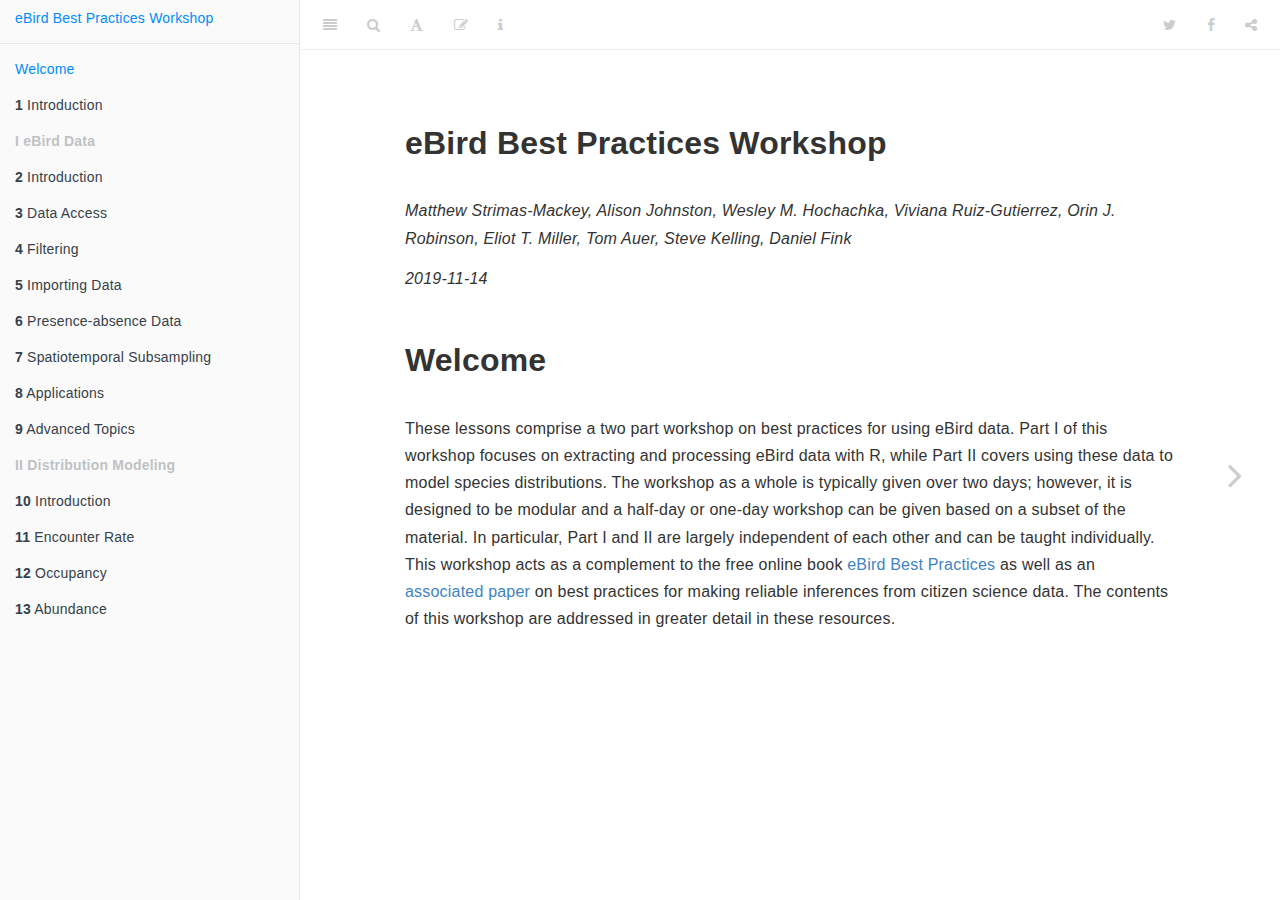
==== commit 2c732b85: "cleaning up maps" ====
--- a/docs/index.html
+++ b/docs/index.html
@@ -24,7 +24,7 @@
 <meta name="author" content="Matthew Strimas-Mackey, Alison Johnston, Wesley M. Hochachka, Viviana Ruiz-Gutierrez, Orin J. Robinson, Eliot T. Miller, Tom Auer, Steve Kelling, Daniel Fink" />
 
 
-<meta name="date" content="2019-11-13" />
+<meta name="date" content="2019-11-14" />
 
   <meta name="viewport" content="width=device-width, initial-scale=1" />
   <meta name="apple-mobile-web-app-capable" content="yes" />
@@ -235,7 +235,7 @@
 <div id="header">
 <h1 class="title">eBird Best Practices Workshop</h1>
 <p class="author"><em>Matthew Strimas-Mackey, Alison Johnston, Wesley M. Hochachka, Viviana Ruiz-Gutierrez, Orin J. Robinson, Eliot T. Miller, Tom Auer, Steve Kelling, Daniel Fink</em></p>
-<p class="date"><em>2019-11-13</em></p>
+<p class="date"><em>2019-11-14</em></p>
 </div>
 <div id="welcome" class="section level1 unnumbered">
 <h1>Welcome</h1>
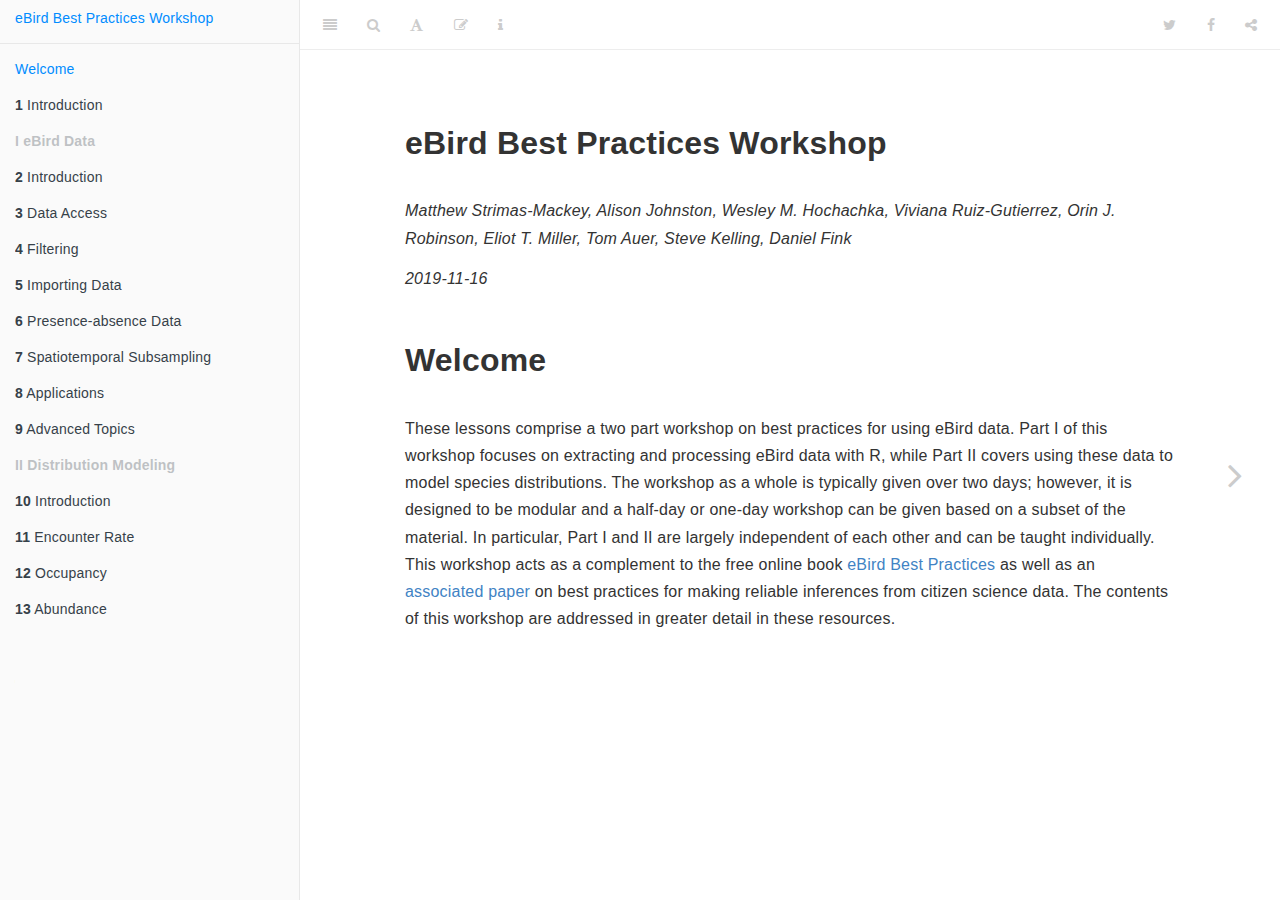
==== commit 7387e994: "data package link fix" ====
--- a/docs/index.html
+++ b/docs/index.html
@@ -24,7 +24,7 @@
 <meta name="author" content="Matthew Strimas-Mackey, Alison Johnston, Wesley M. Hochachka, Viviana Ruiz-Gutierrez, Orin J. Robinson, Eliot T. Miller, Tom Auer, Steve Kelling, Daniel Fink" />
 
 
-<meta name="date" content="2019-11-14" />
+<meta name="date" content="2019-11-16" />
 
   <meta name="viewport" content="width=device-width, initial-scale=1" />
   <meta name="apple-mobile-web-app-capable" content="yes" />
@@ -235,7 +235,7 @@
 <div id="header">
 <h1 class="title">eBird Best Practices Workshop</h1>
 <p class="author"><em>Matthew Strimas-Mackey, Alison Johnston, Wesley M. Hochachka, Viviana Ruiz-Gutierrez, Orin J. Robinson, Eliot T. Miller, Tom Auer, Steve Kelling, Daniel Fink</em></p>
-<p class="date"><em>2019-11-14</em></p>
+<p class="date"><em>2019-11-16</em></p>
 </div>
 <div id="welcome" class="section level1 unnumbered">
 <h1>Welcome</h1>
